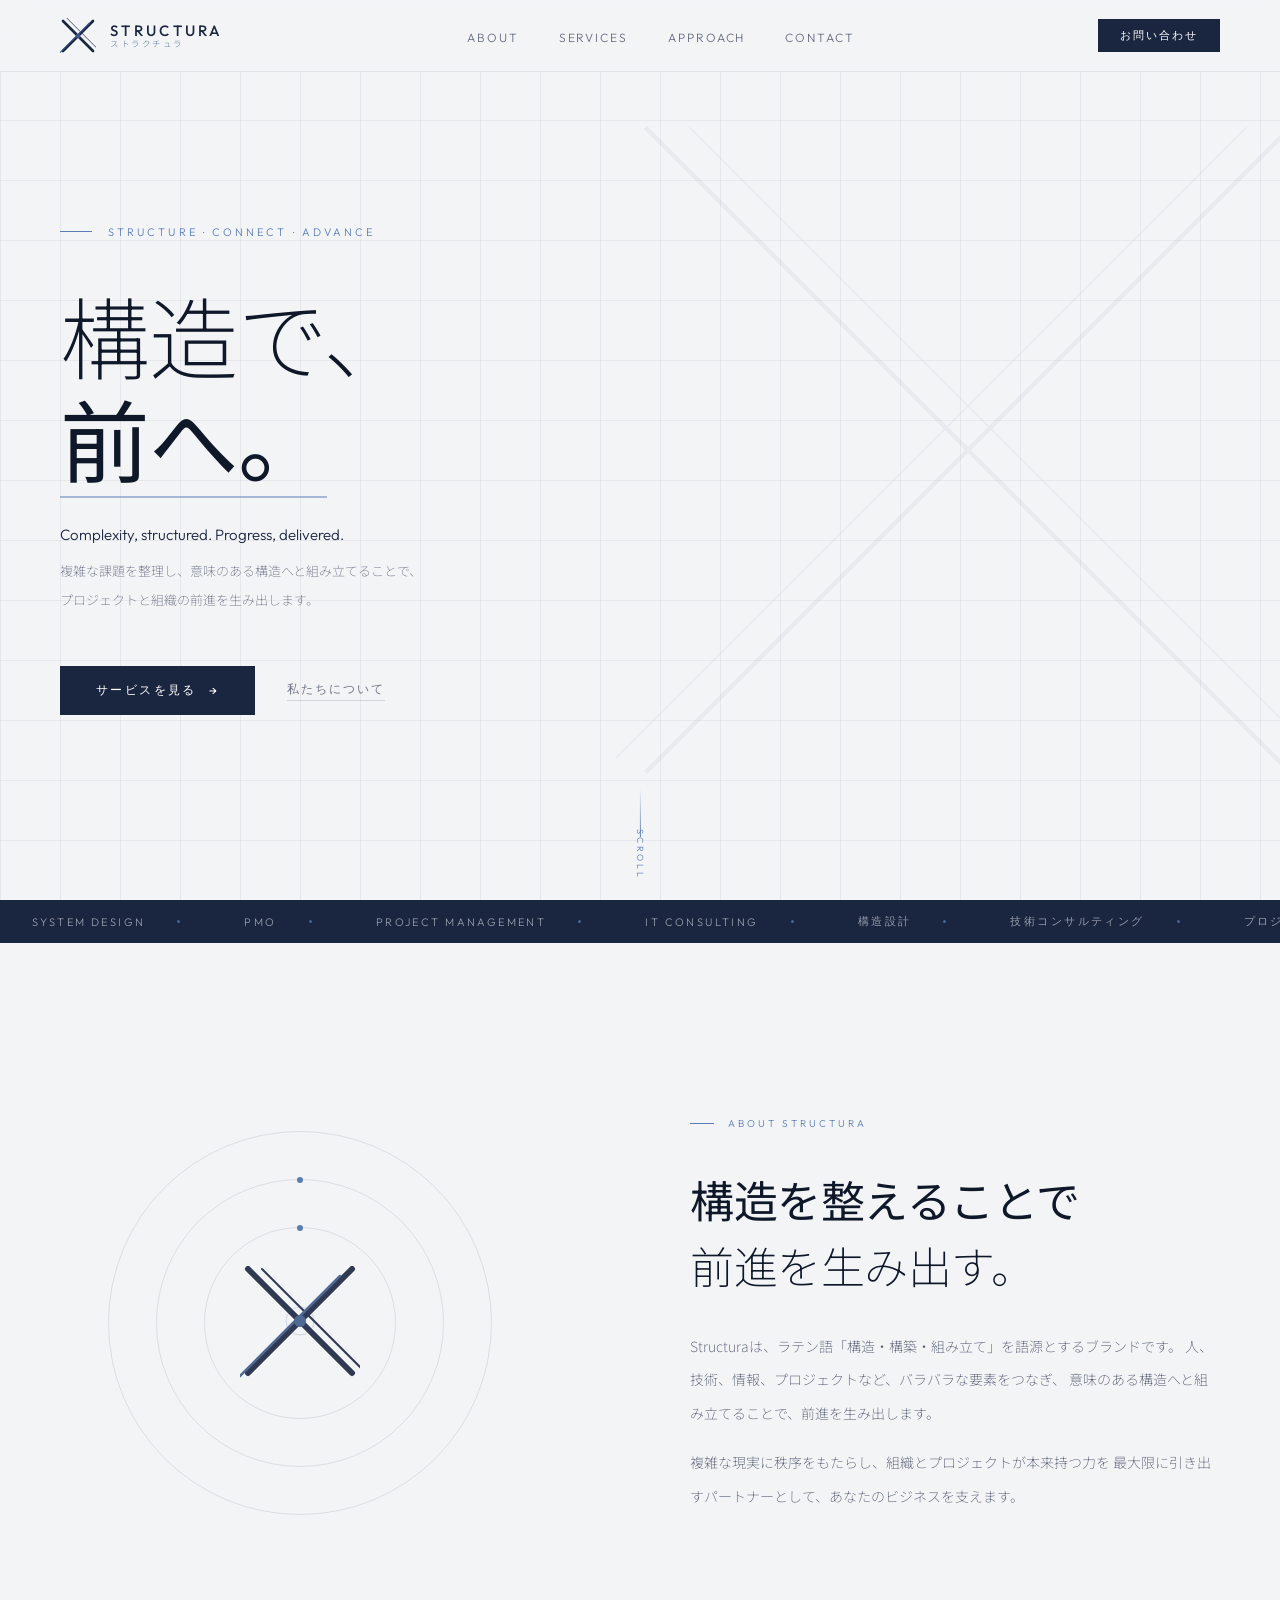
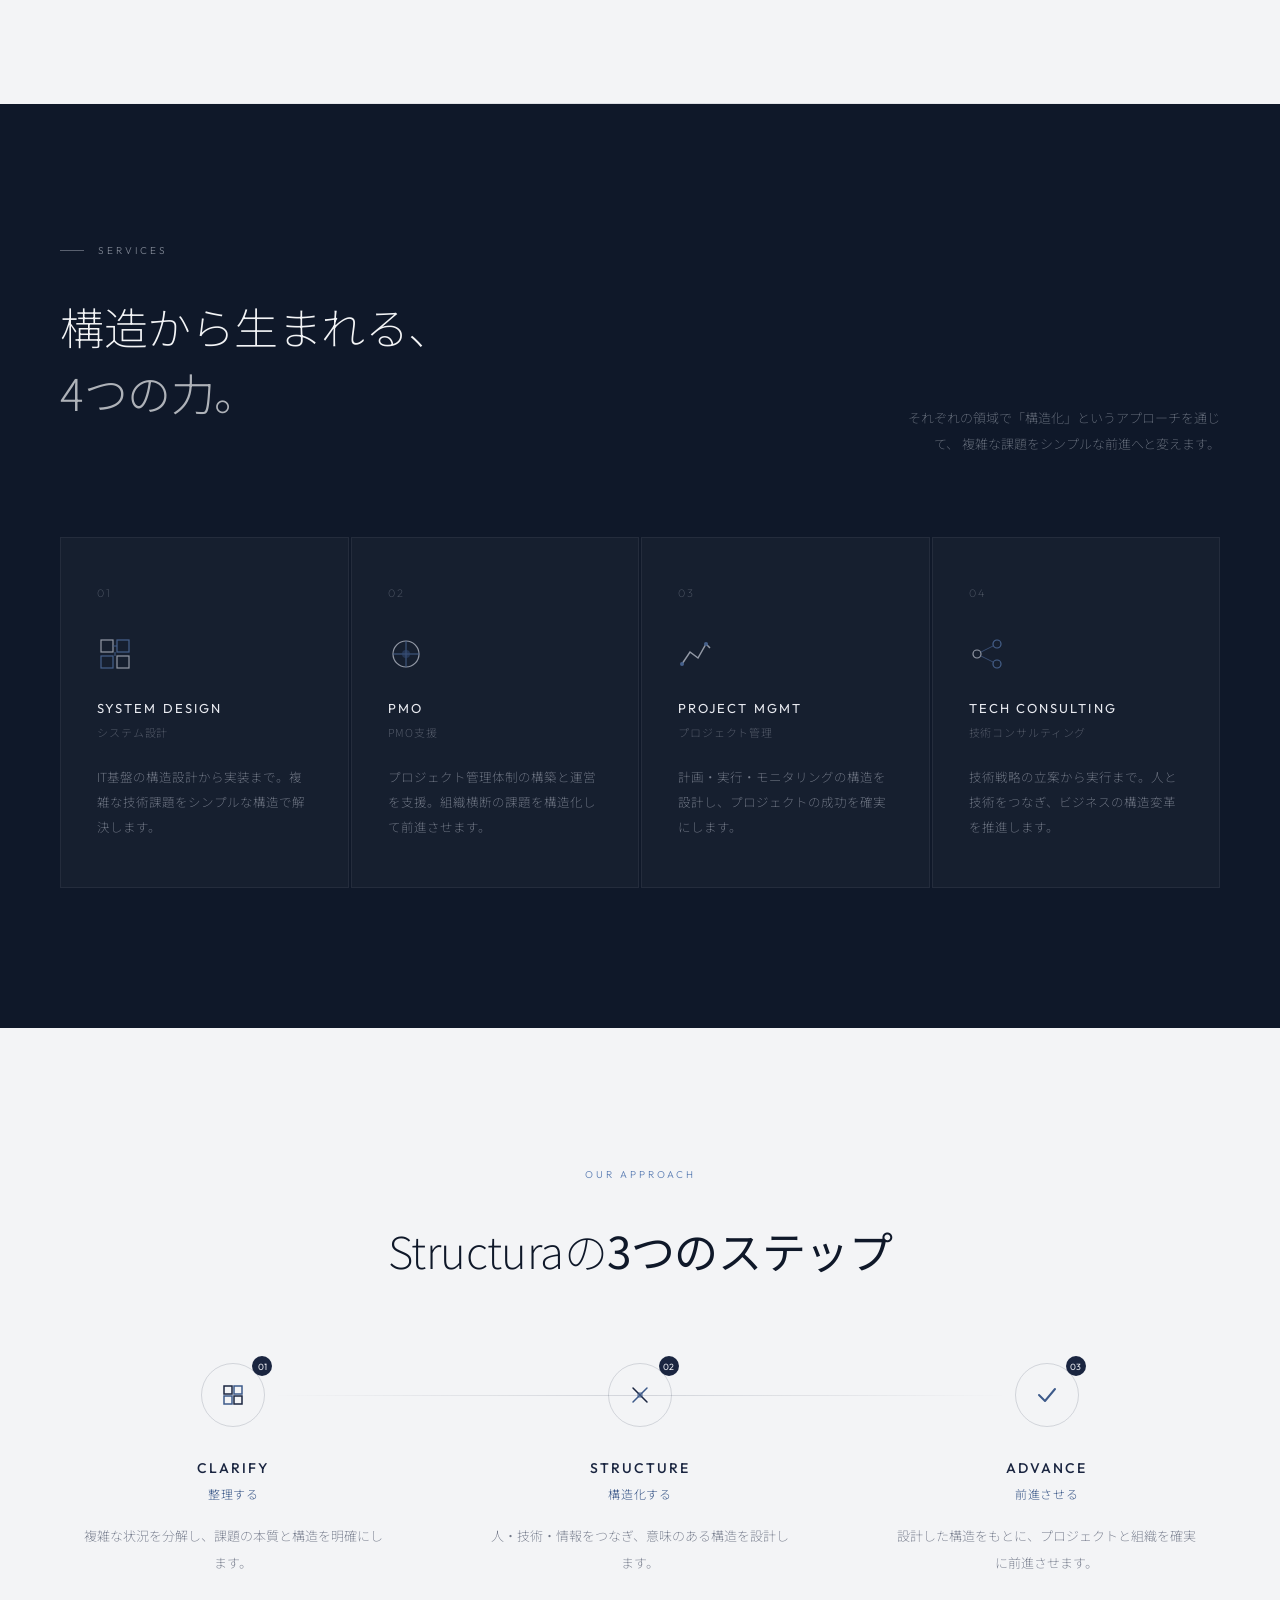
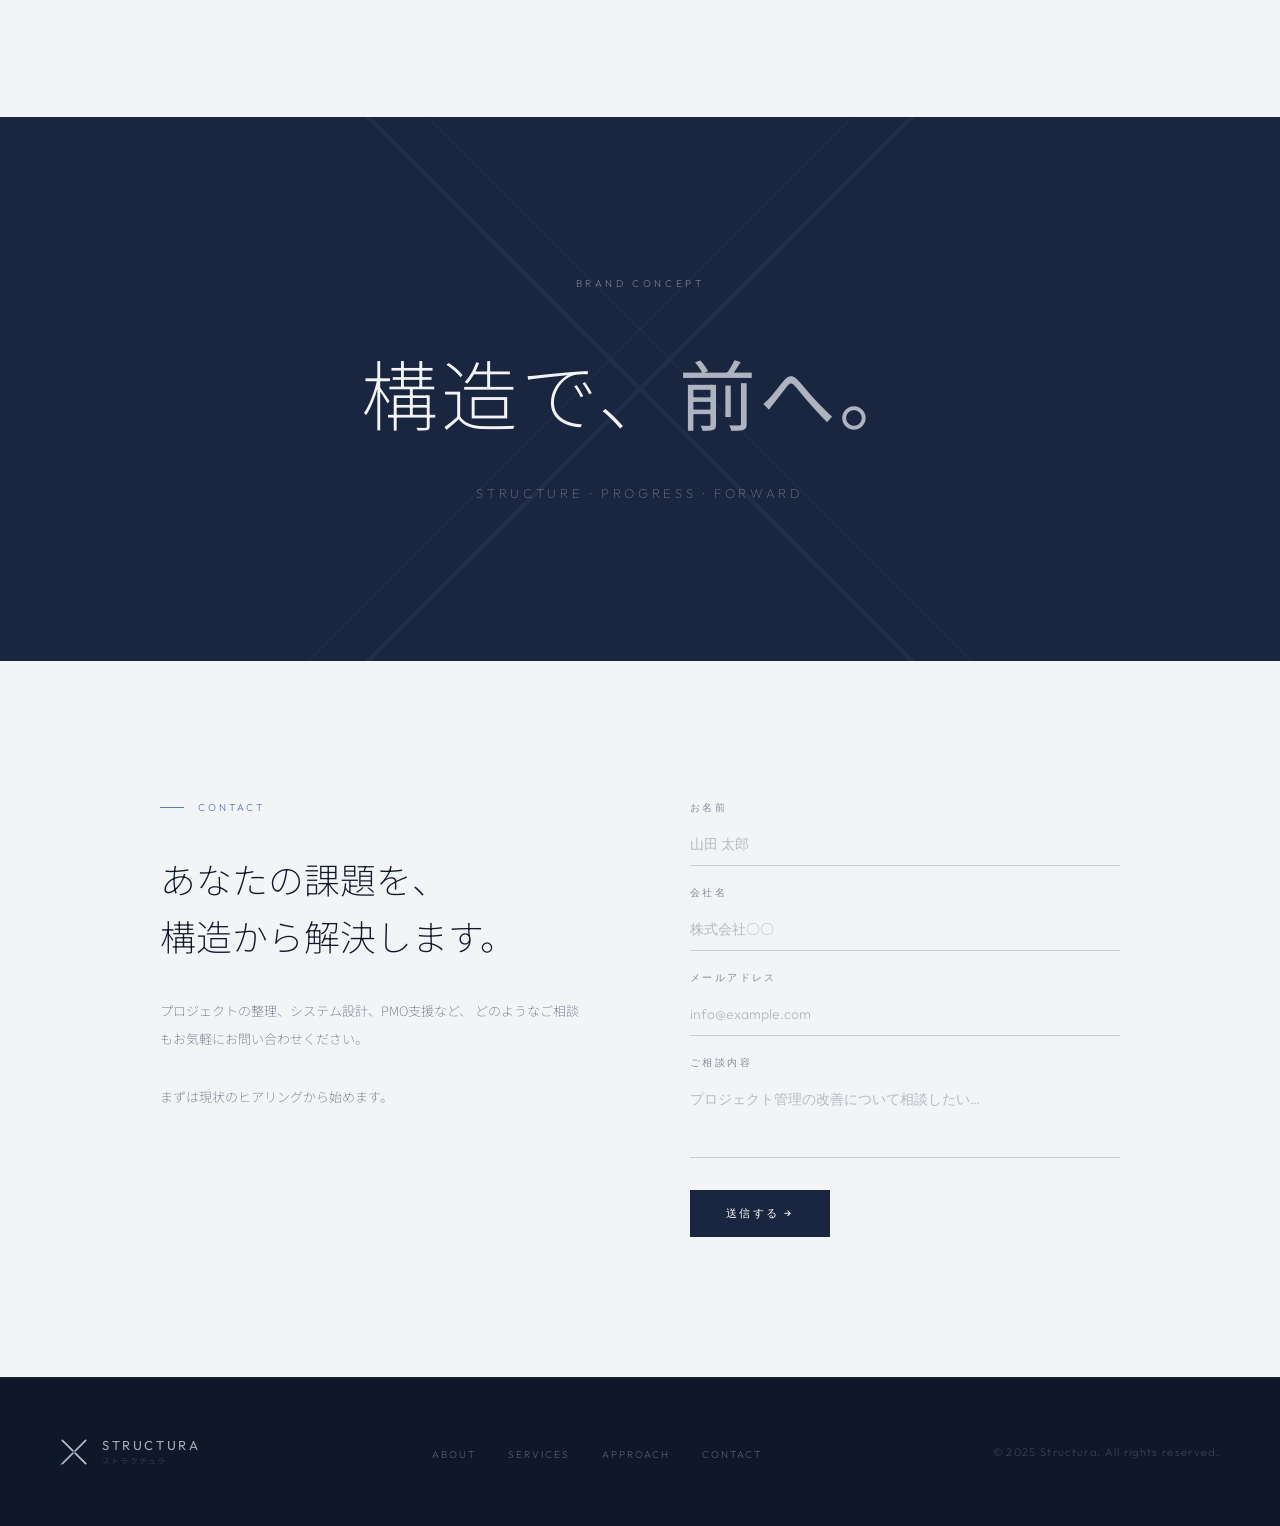
==== index.html @ 5eb4d1c0 "Add files via upload" ====
<!DOCTYPE html>
<html lang="ja">
<head>
<meta charset="UTF-8">
<meta name="viewport" content="width=device-width, initial-scale=1.0">
<title>STRUCTURA — 構造で、前へ。</title>
<link rel="preconnect" href="https://fonts.googleapis.com">
<link href="https://fonts.googleapis.com/css2?family=Cormorant+Garamond:wght@300;400&family=Outfit:wght@200;300;400;500;600&family=Noto+Sans+JP:wght@200;300;400;500&display=swap" rel="stylesheet">
<style>
  :root {
    --navy: #1a2540;
    --navy-deep: #0f1829;
    --navy-mid: #243050;
    --silver: #c8cdd8;
    --silver-light: #e8eaf0;
    --off-white: #f3f4f6;
    --white: #ffffff;
    --accent: #3d5a8a;
    --accent-light: #5b7db3;
    --grid: rgba(26,37,64,0.06);
  }

  *, *::before, *::after { box-sizing: border-box; margin: 0; padding: 0; }

  html { scroll-behavior: smooth; }

  body {
    font-family: 'Outfit', 'Noto Sans JP', sans-serif;
    background: var(--off-white);
    color: var(--navy);
    overflow-x: hidden;
  }

  /* ── GRID TEXTURE ── */
  body::before {
    content: '';
    position: fixed;
    inset: 0;
    background-image:
      linear-gradient(var(--grid) 1px, transparent 1px),
      linear-gradient(90deg, var(--grid) 1px, transparent 1px);
    background-size: 60px 60px;
    pointer-events: none;
    z-index: 0;
  }

  /* ── NAV ── */
  nav {
    position: fixed;
    top: 0; left: 0; right: 0;
    z-index: 100;
    padding: 0 60px;
    height: 72px;
    display: flex;
    align-items: center;
    justify-content: space-between;
    background: rgba(243,244,246,0.88);
    backdrop-filter: blur(16px);
    border-bottom: 1px solid rgba(26,37,64,0.08);
  }

  .nav-logo {
    display: flex;
    align-items: center;
    gap: 14px;
    text-decoration: none;
  }

  .nav-logo svg { width: 36px; height: 36px; }

  .nav-wordmark {
    display: flex;
    flex-direction: column;
    gap: 1px;
  }

  .nav-wordmark span:first-child {
    font-family: 'Outfit', sans-serif;
    font-weight: 500;
    font-size: 15px;
    letter-spacing: 0.22em;
    color: var(--navy);
    line-height: 1;
  }

  .nav-wordmark span:last-child {
    font-family: 'Noto Sans JP', sans-serif;
    font-weight: 200;
    font-size: 8.5px;
    letter-spacing: 0.18em;
    color: var(--accent);
    line-height: 1;
  }

  .nav-links {
    display: flex;
    gap: 40px;
    list-style: none;
  }

  .nav-links a {
    font-family: 'Outfit', sans-serif;
    font-weight: 300;
    font-size: 12px;
    letter-spacing: 0.16em;
    color: var(--navy);
    text-decoration: none;
    opacity: 0.65;
    transition: opacity 0.25s;
    text-transform: uppercase;
  }

  .nav-links a:hover { opacity: 1; }

  .nav-cta {
    font-family: 'Outfit', sans-serif;
    font-weight: 400;
    font-size: 11px;
    letter-spacing: 0.18em;
    text-transform: uppercase;
    color: var(--white);
    background: var(--navy);
    padding: 9px 22px;
    text-decoration: none;
    transition: background 0.25s;
  }

  .nav-cta:hover { background: var(--accent); }

  /* ── HERO ── */
  #hero {
    position: relative;
    min-height: 100vh;
    display: flex;
    align-items: center;
    padding: 120px 60px 80px;
    overflow: hidden;
  }

  .hero-bg-x {
    position: absolute;
    right: -40px;
    top: 50%;
    transform: translateY(-50%);
    width: 55vw;
    max-width: 780px;
    opacity: 0.045;
    pointer-events: none;
  }

  .hero-content {
    position: relative;
    z-index: 2;
    max-width: 760px;
  }

  .hero-eyebrow {
    display: flex;
    align-items: center;
    gap: 16px;
    margin-bottom: 44px;
    opacity: 0;
    animation: fadeUp 0.9s ease 0.2s forwards;
  }

  .hero-eyebrow::before {
    content: '';
    display: block;
    width: 32px;
    height: 1px;
    background: var(--accent-light);
  }

  .hero-eyebrow span {
    font-family: 'Outfit', sans-serif;
    font-weight: 300;
    font-size: 11px;
    letter-spacing: 0.28em;
    text-transform: uppercase;
    color: var(--accent-light);
  }

  .hero-title {
    font-family: 'Noto Sans JP', sans-serif;
    font-weight: 200;
    font-size: clamp(52px, 7vw, 92px);
    line-height: 1.15;
    letter-spacing: -0.01em;
    color: var(--navy-deep);
    margin-bottom: 32px;
    opacity: 0;
    animation: fadeUp 1s ease 0.4s forwards;
  }

  .hero-title em {
    font-style: normal;
    font-weight: 400;
    position: relative;
  }

  .hero-title em::after {
    content: '';
    position: absolute;
    bottom: 4px;
    left: 0;
    width: 100%;
    height: 2px;
    background: var(--accent-light);
    opacity: 0.5;
  }

  .hero-sub {
    font-family: 'Outfit', sans-serif;
    font-weight: 300;
    font-size: 15px;
    line-height: 1.9;
    color: var(--navy);
    opacity: 0;
    max-width: 480px;
    animation: fadeUp 1s ease 0.6s forwards;
  }

  .hero-sub-jp {
    font-family: 'Noto Sans JP', sans-serif;
    font-weight: 200;
    font-size: 13px;
    line-height: 2.2;
    color: rgba(26,37,64,0.6);
    margin-top: 8px;
    opacity: 0;
    animation: fadeUp 1s ease 0.7s forwards;
  }

  .hero-actions {
    margin-top: 52px;
    display: flex;
    align-items: center;
    gap: 32px;
    opacity: 0;
    animation: fadeUp 1s ease 0.8s forwards;
  }

  .btn-primary {
    display: inline-flex;
    align-items: center;
    gap: 12px;
    font-family: 'Outfit', sans-serif;
    font-weight: 400;
    font-size: 12px;
    letter-spacing: 0.2em;
    text-transform: uppercase;
    color: var(--white);
    background: var(--navy);
    padding: 16px 36px;
    text-decoration: none;
    transition: all 0.3s ease;
    position: relative;
    overflow: hidden;
  }

  .btn-primary::before {
    content: '';
    position: absolute;
    left: -100%;
    top: 0;
    width: 100%;
    height: 100%;
    background: var(--accent);
    transition: left 0.3s ease;
    z-index: 0;
  }

  .btn-primary:hover::before { left: 0; }
  .btn-primary span { position: relative; z-index: 1; }

  .btn-secondary {
    font-family: 'Outfit', sans-serif;
    font-weight: 300;
    font-size: 12px;
    letter-spacing: 0.16em;
    text-transform: uppercase;
    color: var(--navy);
    text-decoration: none;
    opacity: 0.6;
    border-bottom: 1px solid rgba(26,37,64,0.25);
    padding-bottom: 2px;
    transition: opacity 0.25s;
  }

  .btn-secondary:hover { opacity: 1; }

  .hero-scroll-hint {
    position: absolute;
    bottom: 40px;
    left: 50%;
    transform: translateX(-50%);
    display: flex;
    flex-direction: column;
    align-items: center;
    gap: 8px;
    opacity: 0;
    animation: fadeIn 1s ease 1.5s forwards;
  }

  .scroll-line {
    width: 1px;
    height: 48px;
    background: linear-gradient(to bottom, transparent, var(--accent-light));
    animation: scrollPulse 2s ease-in-out infinite;
  }

  .scroll-text {
    font-family: 'Outfit', sans-serif;
    font-weight: 300;
    font-size: 9px;
    letter-spacing: 0.3em;
    text-transform: uppercase;
    color: var(--accent-light);
    transform: rotate(90deg);
    margin-top: 4px;
  }

  /* ── DIVIDER ── */
  .section-divider {
    width: 100%;
    height: 1px;
    background: linear-gradient(to right, transparent, var(--navy), transparent);
    opacity: 0.12;
    margin: 0;
  }

  /* ── TICKER ── */
  .ticker {
    background: var(--navy);
    padding: 14px 0;
    overflow: hidden;
    position: relative;
    z-index: 2;
  }

  .ticker-track {
    display: flex;
    gap: 0;
    animation: ticker 24s linear infinite;
    white-space: nowrap;
  }

  .ticker-item {
    display: inline-flex;
    align-items: center;
    gap: 32px;
    padding: 0 32px;
    font-family: 'Outfit', sans-serif;
    font-weight: 300;
    font-size: 11px;
    letter-spacing: 0.22em;
    text-transform: uppercase;
    color: var(--silver);
    opacity: 0.7;
  }

  .ticker-dot {
    width: 3px;
    height: 3px;
    background: var(--accent-light);
    border-radius: 50%;
    flex-shrink: 0;
  }

  /* ── ABOUT ── */
  #about {
    padding: 140px 60px;
    position: relative;
    overflow: hidden;
  }

  .about-grid {
    display: grid;
    grid-template-columns: 1fr 1fr;
    gap: 100px;
    align-items: center;
    max-width: 1200px;
    margin: 0 auto;
  }

  .about-visual {
    position: relative;
    display: flex;
    align-items: center;
    justify-content: center;
    aspect-ratio: 1;
    max-width: 480px;
  }

  .about-visual-ring {
    position: absolute;
    border: 1px solid rgba(26,37,64,0.1);
    border-radius: 50%;
  }

  .ring-1 { width: 80%; height: 80%; }
  .ring-2 { width: 60%; height: 60%; animation: rotateSlow 20s linear infinite; }
  .ring-3 { width: 40%; height: 40%; animation: rotateSlow 14s linear infinite reverse; }

  .ring-2::before, .ring-3::before {
    content: '';
    position: absolute;
    top: -3px;
    left: 50%;
    width: 6px;
    height: 6px;
    background: var(--accent-light);
    border-radius: 50%;
    transform: translateX(-50%);
  }

  .about-x-center {
    position: relative;
    z-index: 2;
  }

  .about-x-center svg {
    width: 120px;
    height: 120px;
    opacity: 0.9;
  }

  .about-text {}

  .section-label {
    display: flex;
    align-items: center;
    gap: 14px;
    margin-bottom: 36px;
  }

  .section-label::before {
    content: '';
    display: block;
    width: 24px;
    height: 1px;
    background: var(--accent-light);
  }

  .section-label span {
    font-family: 'Outfit', sans-serif;
    font-weight: 300;
    font-size: 10px;
    letter-spacing: 0.3em;
    text-transform: uppercase;
    color: var(--accent-light);
  }

  .section-heading {
    font-family: 'Noto Sans JP', sans-serif;
    font-weight: 200;
    font-size: clamp(28px, 3.5vw, 44px);
    line-height: 1.5;
    color: var(--navy-deep);
    margin-bottom: 32px;
    letter-spacing: -0.01em;
  }

  .section-heading strong {
    font-weight: 400;
  }

  .section-body {
    font-family: 'Noto Sans JP', sans-serif;
    font-weight: 200;
    font-size: 14px;
    line-height: 2.4;
    color: rgba(26,37,64,0.72);
    margin-bottom: 16px;
  }

  /* ── SERVICES ── */
  #services {
    padding: 140px 60px;
    background: var(--navy-deep);
    position: relative;
    overflow: hidden;
  }

  #services::before {
    content: '';
    position: fixed;
    inset: 0;
    background-image:
      linear-gradient(rgba(255,255,255,0.025) 1px, transparent 1px),
      linear-gradient(90deg, rgba(255,255,255,0.025) 1px, transparent 1px);
    background-size: 60px 60px;
    pointer-events: none;
  }

  .services-header {
    max-width: 1200px;
    margin: 0 auto 80px;
    display: flex;
    align-items: flex-end;
    justify-content: space-between;
    gap: 40px;
  }

  .services-header .section-heading {
    color: var(--off-white);
    max-width: 480px;
  }

  .services-header .section-label::before {
    background: rgba(200,205,216,0.4);
  }

  .services-header .section-label span {
    color: rgba(200,205,216,0.6);
  }

  .services-header-note {
    font-family: 'Noto Sans JP', sans-serif;
    font-weight: 200;
    font-size: 13px;
    line-height: 2;
    color: rgba(200,205,216,0.5);
    max-width: 320px;
    text-align: right;
  }

  .services-grid {
    max-width: 1200px;
    margin: 0 auto;
    display: grid;
    grid-template-columns: repeat(4, 1fr);
    gap: 2px;
  }

  .service-card {
    background: rgba(255,255,255,0.03);
    border: 1px solid rgba(255,255,255,0.06);
    padding: 48px 36px;
    transition: background 0.3s ease, border-color 0.3s ease;
    position: relative;
    overflow: hidden;
    cursor: default;
  }

  .service-card::before {
    content: '';
    position: absolute;
    top: 0; left: 0;
    width: 100%;
    height: 2px;
    background: linear-gradient(to right, var(--accent), var(--accent-light));
    transform: scaleX(0);
    transform-origin: left;
    transition: transform 0.4s ease;
  }

  .service-card:hover {
    background: rgba(255,255,255,0.055);
    border-color: rgba(255,255,255,0.1);
  }

  .service-card:hover::before {
    transform: scaleX(1);
  }

  .service-number {
    font-family: 'Outfit', sans-serif;
    font-weight: 200;
    font-size: 11px;
    letter-spacing: 0.2em;
    color: rgba(200,205,216,0.3);
    margin-bottom: 36px;
  }

  .service-icon {
    width: 36px;
    height: 36px;
    margin-bottom: 24px;
    opacity: 0.7;
  }

  .service-title {
    font-family: 'Outfit', sans-serif;
    font-weight: 400;
    font-size: 13px;
    letter-spacing: 0.16em;
    text-transform: uppercase;
    color: var(--silver-light);
    margin-bottom: 8px;
  }

  .service-title-jp {
    font-family: 'Noto Sans JP', sans-serif;
    font-weight: 200;
    font-size: 11px;
    color: rgba(200,205,216,0.4);
    margin-bottom: 24px;
    letter-spacing: 0.08em;
  }

  .service-desc {
    font-family: 'Noto Sans JP', sans-serif;
    font-weight: 200;
    font-size: 12.5px;
    line-height: 2;
    color: rgba(200,205,216,0.55);
  }

  /* ── APPROACH ── */
  #approach {
    padding: 140px 60px;
    position: relative;
  }

  .approach-inner {
    max-width: 1200px;
    margin: 0 auto;
  }

  .approach-header {
    margin-bottom: 80px;
    text-align: center;
  }

  .approach-header .section-label {
    justify-content: center;
  }

  .approach-header .section-label::before {
    display: none;
  }

  .approach-steps {
    display: grid;
    grid-template-columns: repeat(3, 1fr);
    gap: 60px;
    position: relative;
  }

  .approach-steps::before {
    content: '';
    position: absolute;
    top: 32px;
    left: calc(16.66% + 20px);
    right: calc(16.66% + 20px);
    height: 1px;
    background: linear-gradient(to right, transparent, var(--navy), transparent);
    opacity: 0.15;
  }

  .approach-step {
    text-align: center;
    padding: 0 20px;
  }

  .step-circle {
    width: 64px;
    height: 64px;
    border: 1px solid rgba(26,37,64,0.15);
    border-radius: 50%;
    display: flex;
    align-items: center;
    justify-content: center;
    margin: 0 auto 32px;
    position: relative;
    transition: all 0.35s ease;
  }

  .step-circle:hover {
    border-color: var(--accent-light);
    background: rgba(91,125,179,0.06);
  }

  .step-circle svg { width: 22px; height: 22px; }

  .step-num {
    position: absolute;
    top: -8px;
    right: -8px;
    width: 20px;
    height: 20px;
    background: var(--navy);
    border-radius: 50%;
    display: flex;
    align-items: center;
    justify-content: center;
    font-family: 'Outfit', sans-serif;
    font-weight: 400;
    font-size: 9px;
    color: var(--silver-light);
    letter-spacing: 0;
  }

  .step-title {
    font-family: 'Outfit', sans-serif;
    font-weight: 500;
    font-size: 14px;
    letter-spacing: 0.14em;
    text-transform: uppercase;
    color: var(--navy);
    margin-bottom: 8px;
  }

  .step-title-jp {
    font-family: 'Noto Sans JP', sans-serif;
    font-weight: 300;
    font-size: 12px;
    color: var(--accent);
    margin-bottom: 20px;
    letter-spacing: 0.06em;
  }

  .step-desc {
    font-family: 'Noto Sans JP', sans-serif;
    font-weight: 200;
    font-size: 13px;
    line-height: 2.1;
    color: rgba(26,37,64,0.6);
  }

  /* ── CONCEPT ── */
  #concept {
    padding: 160px 60px;
    background: var(--navy);
    text-align: center;
    position: relative;
    overflow: hidden;
  }

  .concept-x-bg {
    position: absolute;
    top: 50%;
    left: 50%;
    transform: translate(-50%,-50%);
    width: 70vw;
    max-width: 900px;
    opacity: 0.035;
    pointer-events: none;
  }

  .concept-inner {
    position: relative;
    z-index: 2;
    max-width: 800px;
    margin: 0 auto;
  }

  .concept-label {
    font-family: 'Outfit', sans-serif;
    font-weight: 300;
    font-size: 10px;
    letter-spacing: 0.36em;
    text-transform: uppercase;
    color: rgba(200,205,216,0.5);
    margin-bottom: 48px;
  }

  .concept-quote {
    font-family: 'Noto Sans JP', sans-serif;
    font-weight: 200;
    font-size: clamp(36px, 6vw, 80px);
    line-height: 1.4;
    color: var(--off-white);
    letter-spacing: 0.04em;
    margin-bottom: 24px;
  }

  .concept-quote em {
    font-style: normal;
    font-weight: 400;
    color: rgba(200,205,216,0.85);
  }

  .concept-sub {
    font-family: 'Outfit', sans-serif;
    font-weight: 200;
    font-size: 13px;
    letter-spacing: 0.28em;
    text-transform: uppercase;
    color: rgba(200,205,216,0.4);
    margin-top: 40px;
  }

  /* ── CONTACT ── */
  #contact {
    padding: 140px 60px;
    position: relative;
  }

  .contact-inner {
    max-width: 960px;
    margin: 0 auto;
    display: grid;
    grid-template-columns: 1fr 1fr;
    gap: 100px;
    align-items: start;
  }

  .contact-info {}

  .contact-tagline {
    font-family: 'Noto Sans JP', sans-serif;
    font-weight: 200;
    font-size: clamp(24px, 2.8vw, 36px);
    line-height: 1.6;
    color: var(--navy-deep);
    margin-bottom: 32px;
  }

  .contact-note {
    font-family: 'Noto Sans JP', sans-serif;
    font-weight: 200;
    font-size: 13px;
    line-height: 2.2;
    color: rgba(26,37,64,0.6);
  }

  .contact-form {
    display: flex;
    flex-direction: column;
    gap: 20px;
  }

  .form-group {
    display: flex;
    flex-direction: column;
    gap: 8px;
  }

  .form-label {
    font-family: 'Outfit', sans-serif;
    font-weight: 300;
    font-size: 10px;
    letter-spacing: 0.24em;
    text-transform: uppercase;
    color: rgba(26,37,64,0.5);
  }

  .form-input {
    background: transparent;
    border: none;
    border-bottom: 1px solid rgba(26,37,64,0.18);
    padding: 12px 0;
    font-family: 'Outfit', sans-serif;
    font-weight: 300;
    font-size: 14px;
    color: var(--navy);
    outline: none;
    transition: border-color 0.25s;
    width: 100%;
  }

  .form-input::placeholder { color: rgba(26,37,64,0.28); }

  .form-input:focus {
    border-color: var(--accent-light);
  }

  textarea.form-input {
    resize: none;
    height: 80px;
    padding-top: 12px;
  }

  .form-submit {
    margin-top: 12px;
    display: inline-flex;
    align-items: center;
    gap: 14px;
    font-family: 'Outfit', sans-serif;
    font-weight: 400;
    font-size: 11px;
    letter-spacing: 0.22em;
    text-transform: uppercase;
    color: var(--white);
    background: var(--navy);
    border: none;
    padding: 16px 36px;
    cursor: pointer;
    transition: background 0.25s;
    align-self: flex-start;
  }

  .form-submit:hover { background: var(--accent); }

  /* ── FOOTER ── */
  footer {
    background: var(--navy-deep);
    padding: 60px;
    display: flex;
    align-items: center;
    justify-content: space-between;
    gap: 40px;
    border-top: 1px solid rgba(255,255,255,0.05);
  }

  .footer-logo {
    display: flex;
    align-items: center;
    gap: 14px;
    text-decoration: none;
  }

  .footer-logo svg { width: 28px; height: 28px; opacity: 0.8; }

  .footer-wordmark span {
    display: block;
    font-family: 'Outfit', sans-serif;
    font-weight: 400;
    font-size: 13px;
    letter-spacing: 0.2em;
    color: var(--silver-light);
    opacity: 0.7;
    line-height: 1;
  }

  .footer-wordmark small {
    display: block;
    font-family: 'Noto Sans JP', sans-serif;
    font-weight: 200;
    font-size: 8px;
    letter-spacing: 0.15em;
    color: rgba(200,205,216,0.35);
    margin-top: 3px;
  }

  .footer-copy {
    font-family: 'Outfit', sans-serif;
    font-weight: 200;
    font-size: 11px;
    letter-spacing: 0.12em;
    color: rgba(200,205,216,0.3);
  }

  .footer-links {
    display: flex;
    gap: 32px;
    list-style: none;
  }

  .footer-links a {
    font-family: 'Outfit', sans-serif;
    font-weight: 300;
    font-size: 10px;
    letter-spacing: 0.2em;
    text-transform: uppercase;
    color: rgba(200,205,216,0.35);
    text-decoration: none;
    transition: color 0.25s;
  }

  .footer-links a:hover { color: rgba(200,205,216,0.75); }

  /* ── ANIMATIONS ── */
  @keyframes fadeUp {
    from { opacity: 0; transform: translateY(24px); }
    to   { opacity: 1; transform: translateY(0); }
  }

  @keyframes fadeIn {
    from { opacity: 0; }
    to   { opacity: 1; }
  }

  @keyframes ticker {
    from { transform: translateX(0); }
    to   { transform: translateX(-50%); }
  }

  @keyframes rotateSlow {
    from { transform: rotate(0deg); }
    to   { transform: rotate(360deg); }
  }

  @keyframes scrollPulse {
    0%, 100% { transform: scaleY(1); opacity: 0.6; }
    50%       { transform: scaleY(1.3); opacity: 1; }
  }

  /* Scroll reveal */
  .reveal {
    opacity: 0;
    transform: translateY(30px);
    transition: opacity 0.8s ease, transform 0.8s ease;
  }

  .reveal.visible {
    opacity: 1;
    transform: none;
  }

  .reveal-delay-1 { transition-delay: 0.1s; }
  .reveal-delay-2 { transition-delay: 0.2s; }
  .reveal-delay-3 { transition-delay: 0.3s; }
  .reveal-delay-4 { transition-delay: 0.4s; }

</style>
</head>
<body>

<!-- ── NAV ── -->
<nav>
  <a class="nav-logo" href="#">
    <svg viewBox="0 0 48 48" fill="none" xmlns="http://www.w3.org/2000/svg">
      <line x1="4" y1="4" x2="44" y2="44" stroke="#1a2540" stroke-width="3.5" stroke-linecap="round"/>
      <line x1="44" y1="4" x2="4" y2="44" stroke="#1a2540" stroke-width="3.5" stroke-linecap="round"/>
      <line x1="4" y1="4" x2="44" y2="44" stroke="#1a2540" stroke-width="1" stroke-linecap="round" transform="translate(5,-4)"/>
      <line x1="44" y1="4" x2="4" y2="44" stroke="#3d5a8a" stroke-width="1.5" stroke-linecap="round" transform="translate(-5,3)"/>
      <circle cx="24" cy="24" r="3" fill="#3d5a8a"/>
    </svg>
    <div class="nav-wordmark">
      <span>STRUCTURA</span>
      <span>ストラクチュラ</span>
    </div>
  </a>
  <ul class="nav-links">
    <li><a href="#about">About</a></li>
    <li><a href="#services">Services</a></li>
    <li><a href="#approach">Approach</a></li>
    <li><a href="#contact">Contact</a></li>
  </ul>
  <a href="#contact" class="nav-cta">お問い合わせ</a>
</nav>

<!-- ── HERO ── -->
<section id="hero">
  <!-- Large X bg -->
  <svg class="hero-bg-x" viewBox="0 0 480 480" fill="none" xmlns="http://www.w3.org/2000/svg">
    <line x1="20" y1="20" x2="460" y2="460" stroke="#1a2540" stroke-width="3"/>
    <line x1="460" y1="20" x2="20" y2="460" stroke="#1a2540" stroke-width="3"/>
    <line x1="20" y1="20" x2="460" y2="460" stroke="#1a2540" stroke-width="1" transform="translate(30,0)"/>
    <line x1="460" y1="20" x2="20" y2="460" stroke="#1a2540" stroke-width="1" transform="translate(-30,0)"/>
  </svg>

  <div class="hero-content">
    <div class="hero-eyebrow">
      <span>Structure · Connect · Advance</span>
    </div>
    <h1 class="hero-title">
      構造で、<br><em>前へ。</em>
    </h1>
    <p class="hero-sub">
      Complexity, structured. Progress, delivered.
    </p>
    <p class="hero-sub-jp">
      複雑な課題を整理し、意味のある構造へと組み立てることで、<br>
      プロジェクトと組織の前進を生み出します。
    </p>
    <div class="hero-actions">
      <a href="#services" class="btn-primary"><span>サービスを見る</span> →</a>
      <a href="#about" class="btn-secondary">私たちについて</a>
    </div>
  </div>

  <div class="hero-scroll-hint">
    <div class="scroll-line"></div>
    <span class="scroll-text">Scroll</span>
  </div>
</section>

<!-- ── TICKER ── -->
<div class="ticker">
  <div class="ticker-track" id="ticker">
    <span class="ticker-item">System Design <span class="ticker-dot"></span></span>
    <span class="ticker-item">PMO <span class="ticker-dot"></span></span>
    <span class="ticker-item">Project Management <span class="ticker-dot"></span></span>
    <span class="ticker-item">IT Consulting <span class="ticker-dot"></span></span>
    <span class="ticker-item">構造設計 <span class="ticker-dot"></span></span>
    <span class="ticker-item">技術コンサルティング <span class="ticker-dot"></span></span>
    <span class="ticker-item">プロジェクトマネジメント <span class="ticker-dot"></span></span>
    <span class="ticker-item">System Design <span class="ticker-dot"></span></span>
    <span class="ticker-item">PMO <span class="ticker-dot"></span></span>
    <span class="ticker-item">Project Management <span class="ticker-dot"></span></span>
    <span class="ticker-item">IT Consulting <span class="ticker-dot"></span></span>
    <span class="ticker-item">構造設計 <span class="ticker-dot"></span></span>
    <span class="ticker-item">技術コンサルティング <span class="ticker-dot"></span></span>
    <span class="ticker-item">プロジェクトマネジメント <span class="ticker-dot"></span></span>
  </div>
</div>

<!-- ── ABOUT ── -->
<section id="about">
  <div class="about-grid">
    <div class="about-visual reveal">
      <div class="about-visual-ring ring-1"></div>
      <div class="about-visual-ring ring-2"></div>
      <div class="about-visual-ring ring-3"></div>
      <div class="about-x-center">
        <svg viewBox="0 0 120 120" fill="none" xmlns="http://www.w3.org/2000/svg">
          <line x1="8" y1="8" x2="112" y2="112" stroke="#1a2540" stroke-width="6" stroke-linecap="round"/>
          <line x1="112" y1="8" x2="8" y2="112" stroke="#1a2540" stroke-width="6" stroke-linecap="round"/>
          <line x1="8" y1="8" x2="112" y2="112" stroke="#1a2540" stroke-width="2" stroke-linecap="round" transform="translate(14,0)"/>
          <line x1="112" y1="8" x2="8" y2="112" stroke="#3d5a8a" stroke-width="2.5" stroke-linecap="round" transform="translate(-12,7)"/>
          <circle cx="60" cy="60" r="6" fill="#3d5a8a"/>
          <circle cx="60" cy="60" r="14" stroke="#3d5a8a" stroke-width="0.75" stroke-opacity="0.3"/>
        </svg>
      </div>
    </div>

    <div class="about-text">
      <div class="section-label reveal">
        <span>About Structura</span>
      </div>
      <h2 class="section-heading reveal reveal-delay-1">
        <strong>構造を整えることで</strong><br>
        前進を生み出す。
      </h2>
      <p class="section-body reveal reveal-delay-2">
        Structuraは、ラテン語「構造・構築・組み立て」を語源とするブランドです。
        人、技術、情報、プロジェクトなど、バラバラな要素をつなぎ、
        意味のある構造へと組み立てることで、前進を生み出します。
      </p>
      <p class="section-body reveal reveal-delay-3">
        複雑な現実に秩序をもたらし、組織とプロジェクトが本来持つ力を
        最大限に引き出すパートナーとして、あなたのビジネスを支えます。
      </p>
    </div>
  </div>
</section>

<div class="section-divider"></div>

<!-- ── SERVICES ── -->
<section id="services">
  <div class="services-header reveal">
    <div>
      <div class="section-label">
        <span>Services</span>
      </div>
      <h2 class="section-heading">
        構造から生まれる、<br><strong style="font-weight:300;opacity:0.7">4つの力。</strong>
      </h2>
    </div>
    <p class="services-header-note">
      それぞれの領域で「構造化」というアプローチを通じて、
      複雑な課題をシンプルな前進へと変えます。
    </p>
  </div>

  <div class="services-grid">
    <div class="service-card reveal">
      <div class="service-number">01</div>
      <svg class="service-icon" viewBox="0 0 36 36" fill="none">
        <rect x="4" y="4" width="12" height="12" stroke="#c8cdd8" stroke-width="1.2"/>
        <rect x="20" y="4" width="12" height="12" stroke="#5b7db3" stroke-width="1.2"/>
        <rect x="4" y="20" width="12" height="12" stroke="#5b7db3" stroke-width="1.2"/>
        <rect x="20" y="20" width="12" height="12" stroke="#c8cdd8" stroke-width="1.2"/>
        <line x1="16" y1="10" x2="20" y2="10" stroke="#5b7db3" stroke-width="1"/>
        <line x1="18" y1="16" x2="18" y2="20" stroke="#5b7db3" stroke-width="1"/>
      </svg>
      <div class="service-title">System Design</div>
      <div class="service-title-jp">システム設計</div>
      <p class="service-desc">
        IT基盤の構造設計から実装まで。複雑な技術課題をシンプルな構造で解決します。
      </p>
    </div>

    <div class="service-card reveal reveal-delay-1">
      <div class="service-number">02</div>
      <svg class="service-icon" viewBox="0 0 36 36" fill="none">
        <circle cx="18" cy="18" r="13" stroke="#c8cdd8" stroke-width="1.2"/>
        <line x1="18" y1="5" x2="18" y2="31" stroke="#5b7db3" stroke-width="1"/>
        <line x1="5" y1="18" x2="31" y2="18" stroke="#5b7db3" stroke-width="1"/>
        <circle cx="18" cy="18" r="4" fill="#3d5a8a" opacity="0.6"/>
      </svg>
      <div class="service-title">PMO</div>
      <div class="service-title-jp">PMO支援</div>
      <p class="service-desc">
        プロジェクト管理体制の構築と運営を支援。組織横断の課題を構造化して前進させます。
      </p>
    </div>

    <div class="service-card reveal reveal-delay-2">
      <div class="service-number">03</div>
      <svg class="service-icon" viewBox="0 0 36 36" fill="none">
        <polyline points="4,28 12,16 20,22 28,8 32,12" stroke="#c8cdd8" stroke-width="1.5" fill="none"/>
        <circle cx="4" cy="28" r="2" fill="#5b7db3"/>
        <circle cx="28" cy="8" r="2" fill="#5b7db3"/>
      </svg>
      <div class="service-title">Project Mgmt</div>
      <div class="service-title-jp">プロジェクト管理</div>
      <p class="service-desc">
        計画・実行・モニタリングの構造を設計し、プロジェクトの成功を確実にします。
      </p>
    </div>

    <div class="service-card reveal reveal-delay-3">
      <div class="service-number">04</div>
      <svg class="service-icon" viewBox="0 0 36 36" fill="none">
        <circle cx="8" cy="18" r="4" stroke="#c8cdd8" stroke-width="1.2"/>
        <circle cx="28" cy="8" r="4" stroke="#5b7db3" stroke-width="1.2"/>
        <circle cx="28" cy="28" r="4" stroke="#5b7db3" stroke-width="1.2"/>
        <line x1="12" y1="16" x2="24" y2="10" stroke="#5b7db3" stroke-width="1" opacity="0.7"/>
        <line x1="12" y1="20" x2="24" y2="26" stroke="#5b7db3" stroke-width="1" opacity="0.7"/>
      </svg>
      <div class="service-title">Tech Consulting</div>
      <div class="service-title-jp">技術コンサルティング</div>
      <p class="service-desc">
        技術戦略の立案から実行まで。人と技術をつなぎ、ビジネスの構造変革を推進します。
      </p>
    </div>
  </div>
</section>

<!-- ── APPROACH ── -->
<section id="approach">
  <div class="approach-inner">
    <div class="approach-header">
      <div class="section-label reveal">
        <span>Our Approach</span>
      </div>
      <h2 class="section-heading reveal reveal-delay-1">
        Structuraの<strong>3つのステップ</strong>
      </h2>
    </div>

    <div class="approach-steps">
      <div class="approach-step reveal">
        <div class="step-circle">
          <span class="step-num">01</span>
          <svg viewBox="0 0 22 22" fill="none">
            <rect x="2" y="2" width="8" height="8" stroke="#1a2540" stroke-width="1.5"/>
            <rect x="12" y="2" width="8" height="8" stroke="#3d5a8a" stroke-width="1.5"/>
            <rect x="2" y="12" width="8" height="8" stroke="#3d5a8a" stroke-width="1.5"/>
            <rect x="12" y="12" width="8" height="8" stroke="#1a2540" stroke-width="1.5"/>
          </svg>
        </div>
        <div class="step-title">Clarify</div>
        <div class="step-title-jp">整理する</div>
        <p class="step-desc">複雑な状況を分解し、課題の本質と構造を明確にします。</p>
      </div>

      <div class="approach-step reveal reveal-delay-1">
        <div class="step-circle">
          <span class="step-num">02</span>
          <svg viewBox="0 0 22 22" fill="none">
            <line x1="4" y1="4" x2="18" y2="18" stroke="#1a2540" stroke-width="1.5" stroke-linecap="round"/>
            <line x1="18" y1="4" x2="4" y2="18" stroke="#3d5a8a" stroke-width="1.5" stroke-linecap="round"/>
            <circle cx="11" cy="11" r="3" fill="#3d5a8a" opacity="0.5"/>
          </svg>
        </div>
        <div class="step-title">Structure</div>
        <div class="step-title-jp">構造化する</div>
        <p class="step-desc">人・技術・情報をつなぎ、意味のある構造を設計します。</p>
      </div>

      <div class="approach-step reveal reveal-delay-2">
        <div class="step-circle">
          <span class="step-num">03</span>
          <svg viewBox="0 0 22 22" fill="none">
            <polyline points="3,11 9,17 19,5" stroke="#3d5a8a" stroke-width="2" fill="none" stroke-linecap="round" stroke-linejoin="round"/>
          </svg>
        </div>
        <div class="step-title">Advance</div>
        <div class="step-title-jp">前進させる</div>
        <p class="step-desc">設計した構造をもとに、プロジェクトと組織を確実に前進させます。</p>
      </div>
    </div>
  </div>
</section>

<!-- ── CONCEPT ── -->
<section id="concept">
  <svg class="concept-x-bg" viewBox="0 0 600 600" fill="none">
    <line x1="20" y1="20" x2="580" y2="580" stroke="#ffffff" stroke-width="3"/>
    <line x1="580" y1="20" x2="20" y2="580" stroke="#ffffff" stroke-width="3"/>
    <line x1="20" y1="20" x2="580" y2="580" stroke="#ffffff" stroke-width="1" transform="translate(40,0)"/>
    <line x1="580" y1="20" x2="20" y2="580" stroke="#ffffff" stroke-width="1" transform="translate(-40,0)"/>
  </svg>

  <div class="concept-inner">
    <div class="concept-label reveal">Brand Concept</div>
    <div class="concept-quote reveal reveal-delay-1">
      構造で、<em>前へ。</em>
    </div>
    <div class="concept-sub reveal reveal-delay-2">
      Structure · Progress · Forward
    </div>
  </div>
</section>

<!-- ── CONTACT ── -->
<section id="contact">
  <div class="contact-inner">
    <div class="contact-info">
      <div class="section-label reveal">
        <span>Contact</span>
      </div>
      <h2 class="contact-tagline reveal reveal-delay-1">
        あなたの課題を、<br>
        構造から解決します。
      </h2>
      <p class="contact-note reveal reveal-delay-2">
        プロジェクトの整理、システム設計、PMO支援など、
        どのようなご相談もお気軽にお問い合わせください。<br><br>
        まずは現状のヒアリングから始めます。
      </p>
    </div>

    <div class="contact-form reveal reveal-delay-1">
      <div class="form-group">
        <label class="form-label">お名前</label>
        <input type="text" class="form-input" placeholder="山田 太郎">
      </div>
      <div class="form-group">
        <label class="form-label">会社名</label>
        <input type="text" class="form-input" placeholder="株式会社〇〇">
      </div>
      <div class="form-group">
        <label class="form-label">メールアドレス</label>
        <input type="email" class="form-input" placeholder="info@example.com">
      </div>
      <div class="form-group">
        <label class="form-label">ご相談内容</label>
        <textarea class="form-input" placeholder="プロジェクト管理の改善について相談したい…"></textarea>
      </div>
      <button class="form-submit">送信する →</button>
    </div>
  </div>
</section>

<!-- ── FOOTER ── -->
<footer>
  <a class="footer-logo" href="#">
    <svg viewBox="0 0 48 48" fill="none">
      <line x1="4" y1="4" x2="44" y2="44" stroke="#e8eaf0" stroke-width="3" stroke-linecap="round"/>
      <line x1="44" y1="4" x2="4" y2="44" stroke="#e8eaf0" stroke-width="3" stroke-linecap="round"/>
      <line x1="44" y1="4" x2="4" y2="44" stroke="#5b7db3" stroke-width="1.5" stroke-linecap="round" transform="translate(-5,3)"/>
      <circle cx="24" cy="24" r="3" fill="#5b7db3"/>
    </svg>
    <div class="footer-wordmark">
      <span>STRUCTURA</span>
      <small>ストラクチュラ</small>
    </div>
  </a>

  <ul class="footer-links">
    <li><a href="#about">About</a></li>
    <li><a href="#services">Services</a></li>
    <li><a href="#approach">Approach</a></li>
    <li><a href="#contact">Contact</a></li>
  </ul>

  <p class="footer-copy">© 2025 Structura. All rights reserved.</p>
</footer>

<script>
  // Scroll reveal
  const reveals = document.querySelectorAll('.reveal');
  const observer = new IntersectionObserver((entries) => {
    entries.forEach(e => {
      if (e.isIntersecting) {
        e.target.classList.add('visible');
      }
    });
  }, { threshold: 0.12 });

  reveals.forEach(el => observer.observe(el));

  // Smooth nav active state
  window.addEventListener('scroll', () => {
    const nav = document.querySelector('nav');
    if (window.scrollY > 60) {
      nav.style.background = 'rgba(243,244,246,0.96)';
    } else {
      nav.style.background = 'rgba(243,244,246,0.88)';
    }
  });
</script>
</body>
</html>
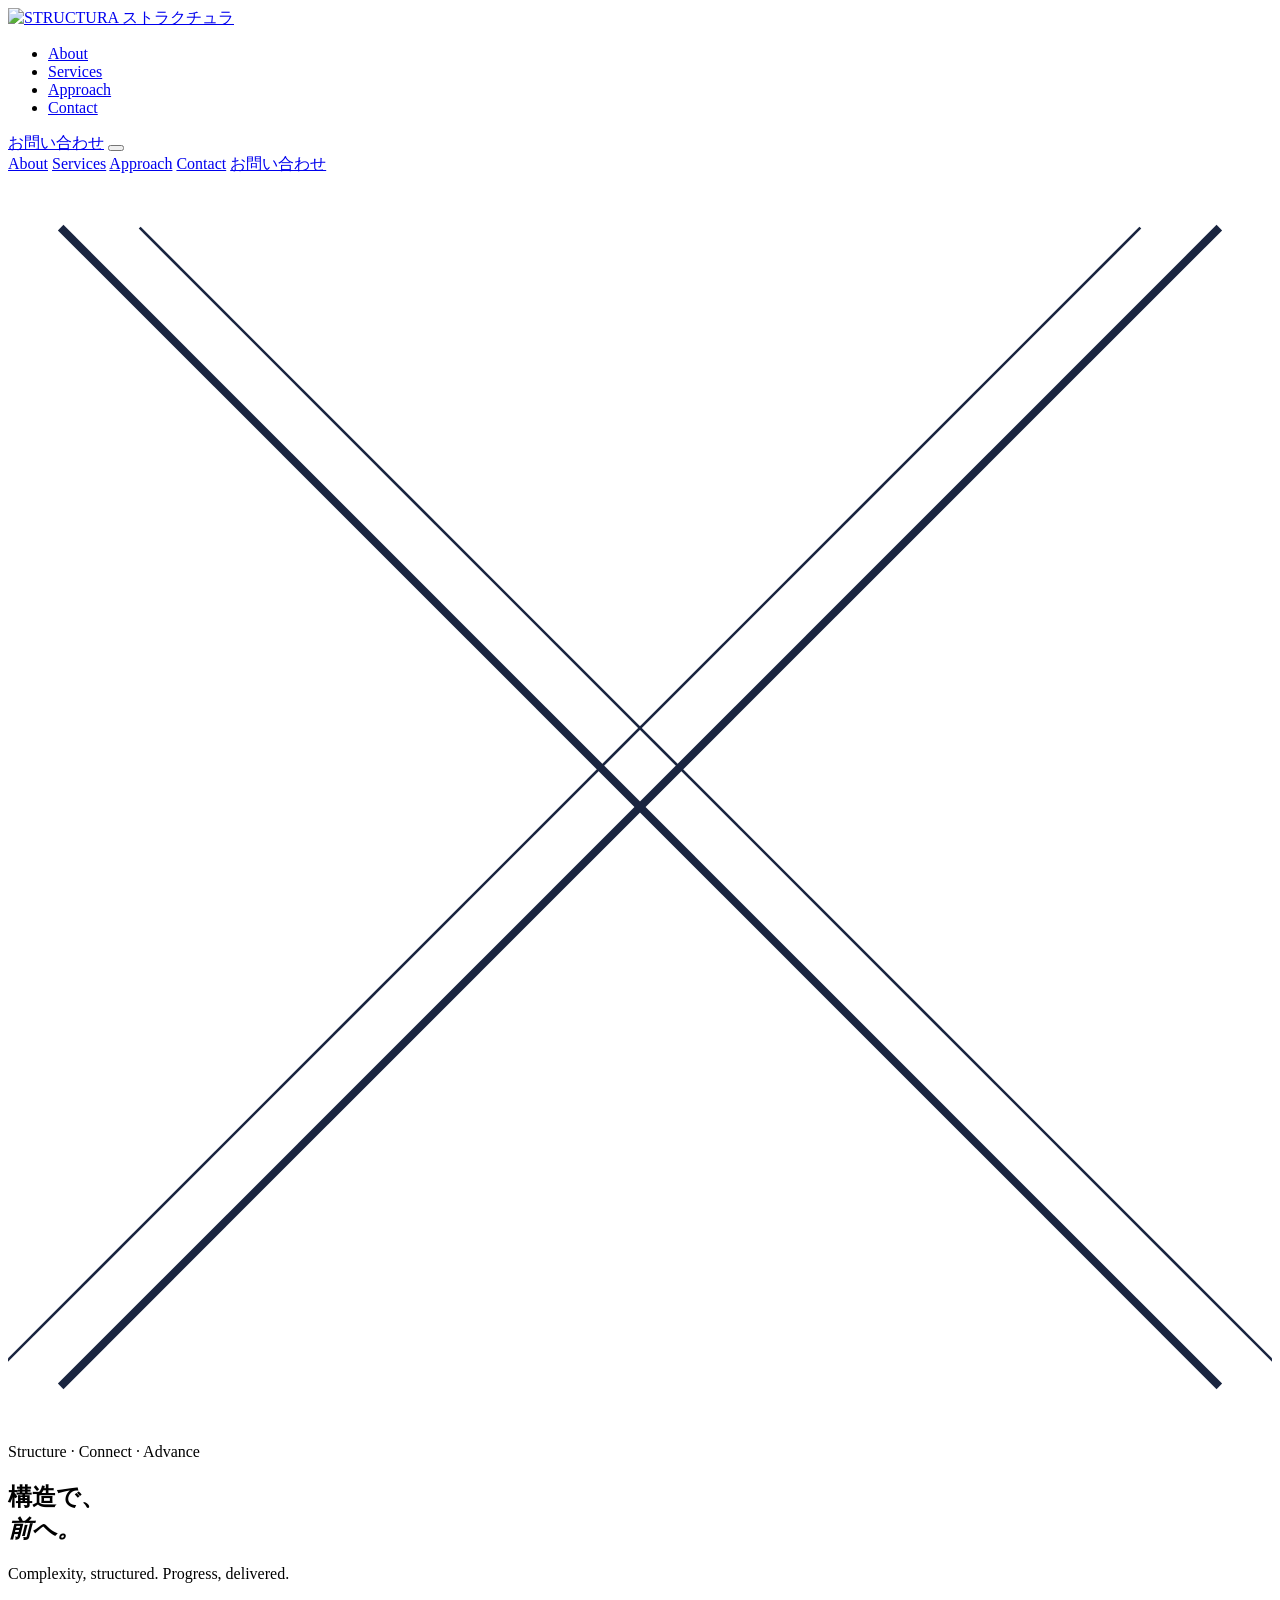
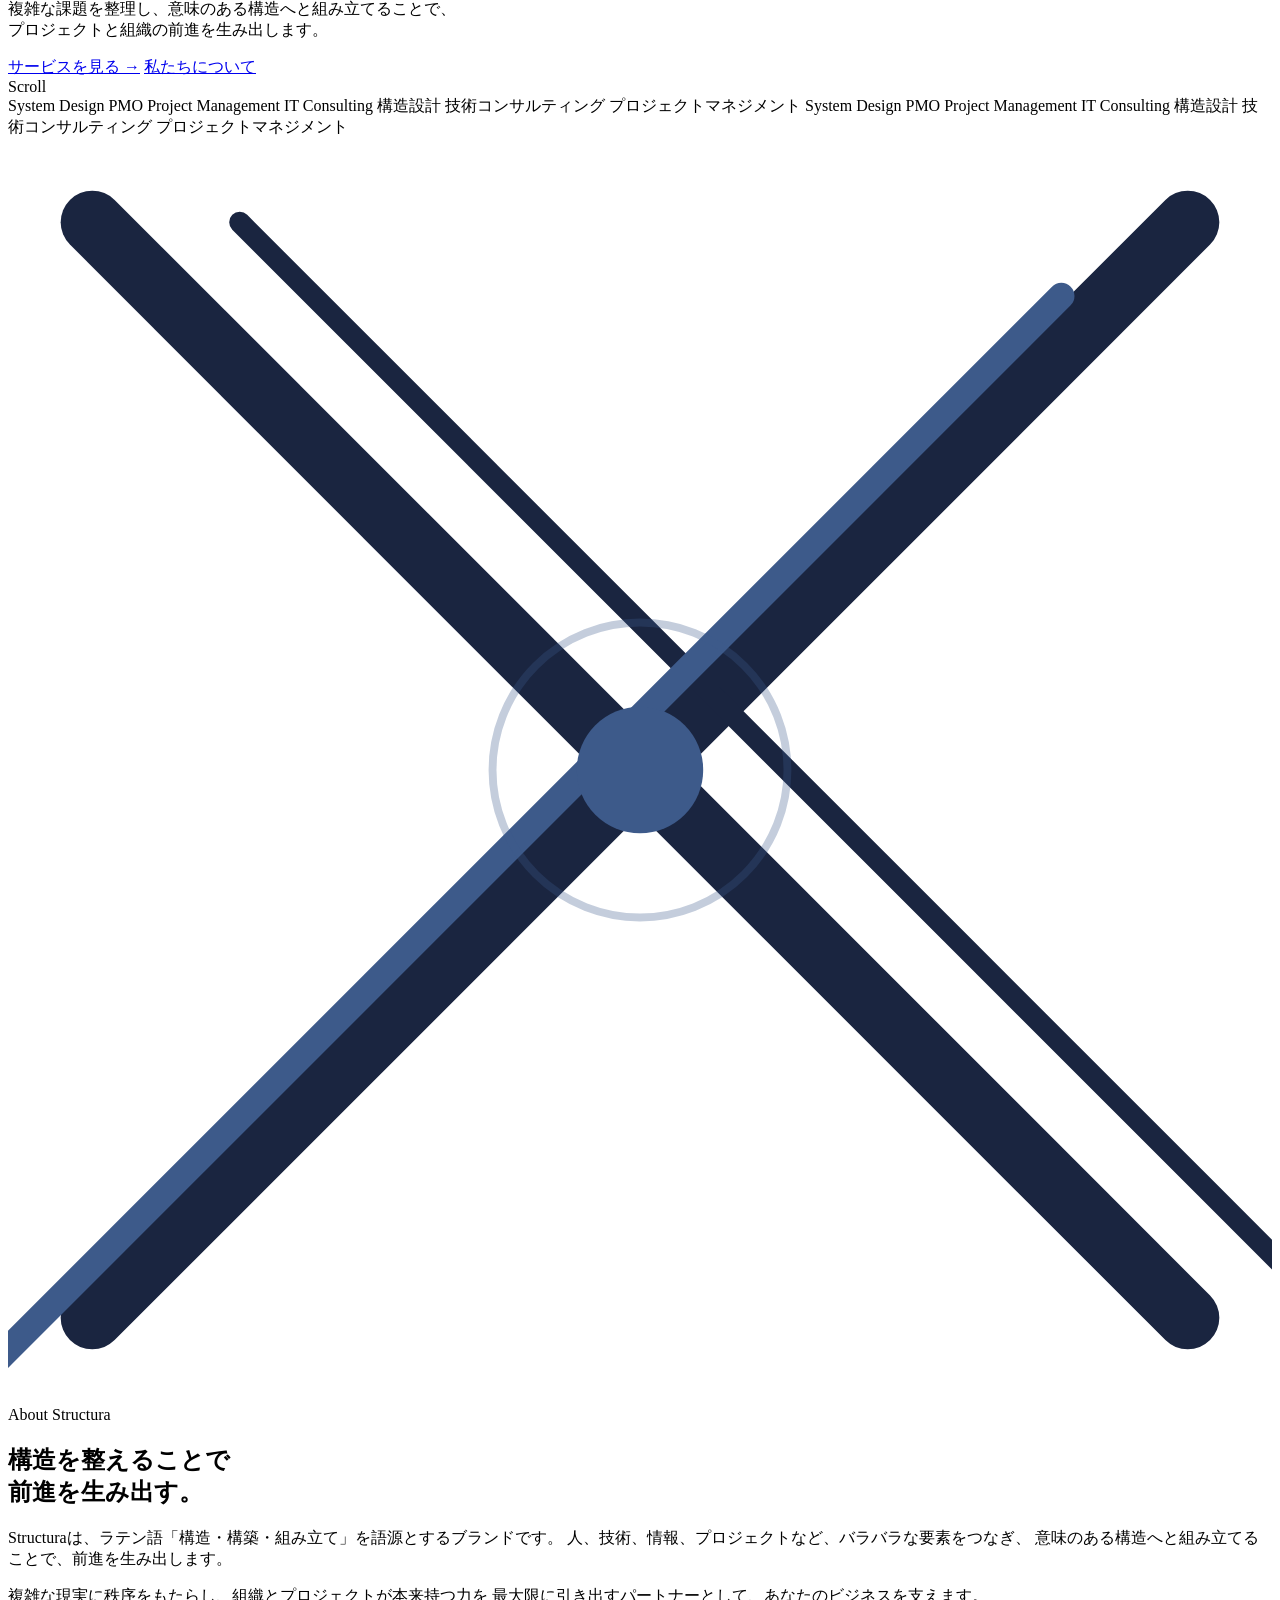
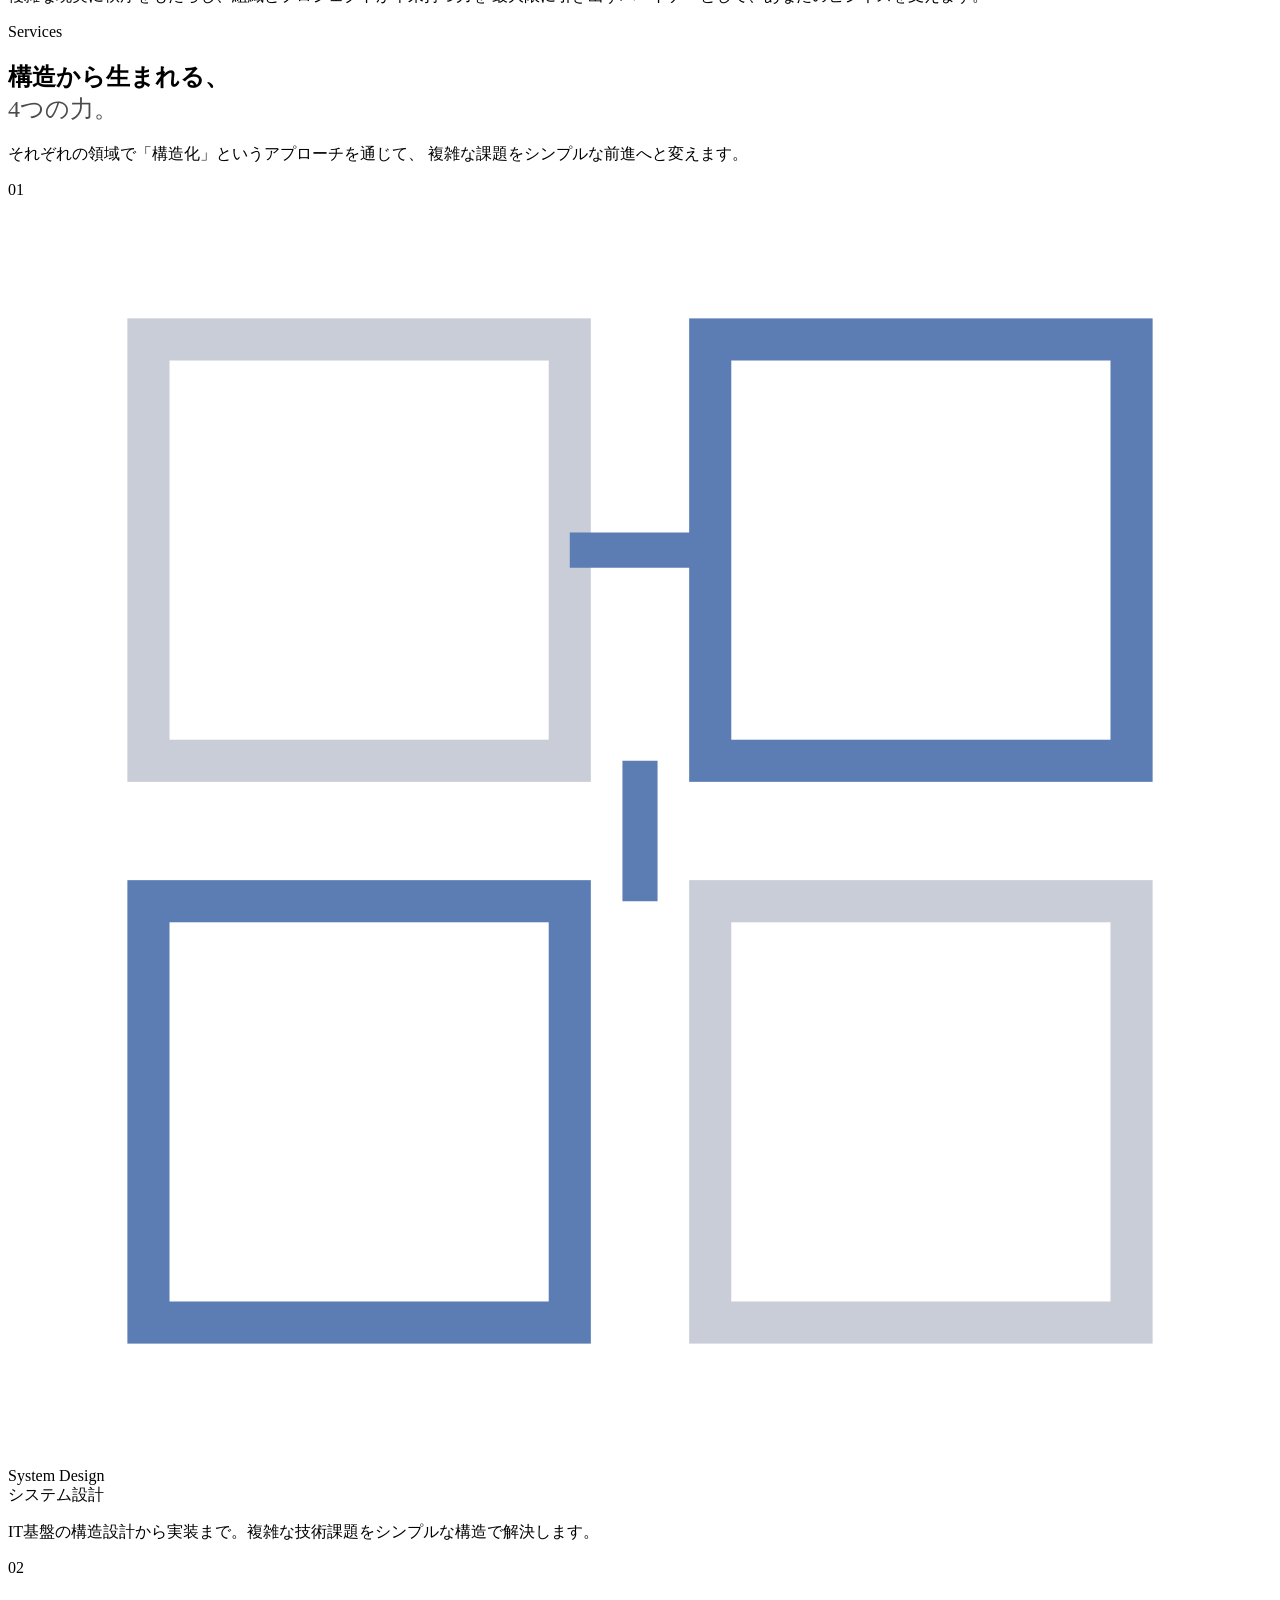
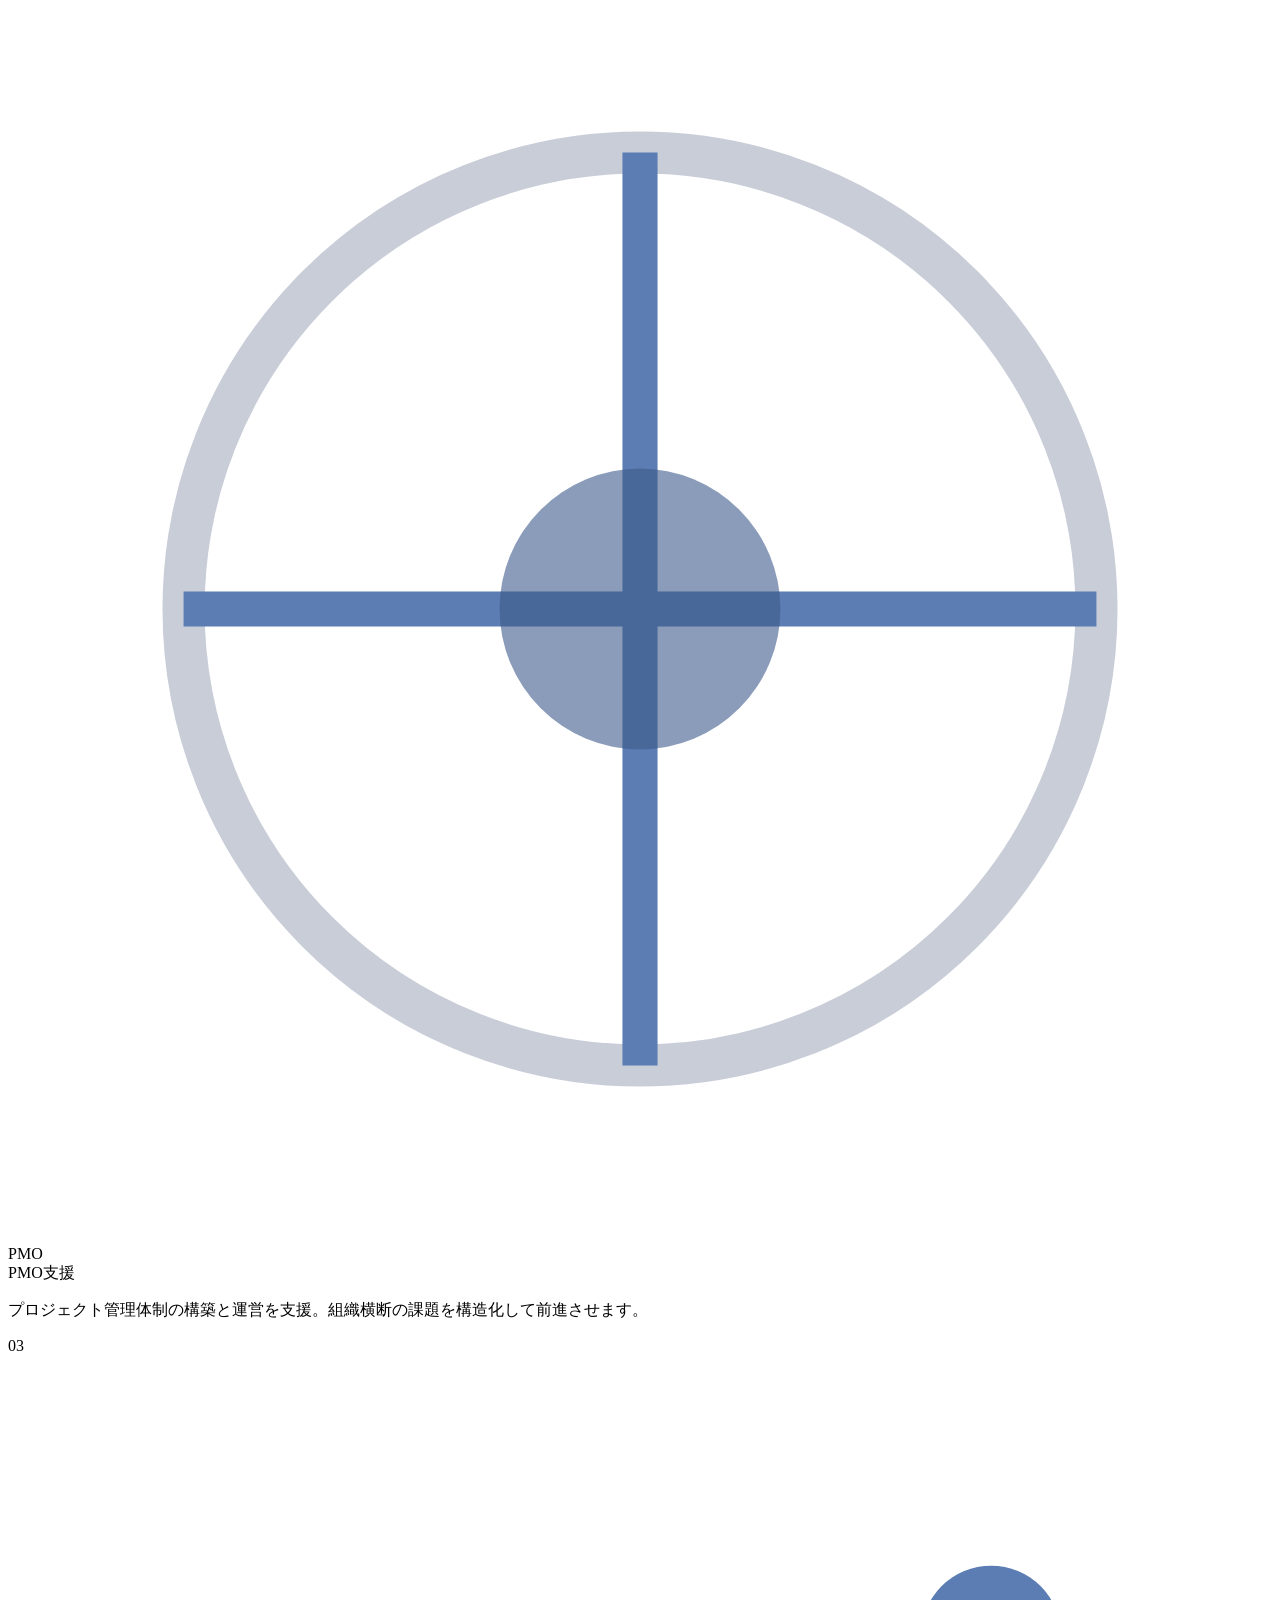
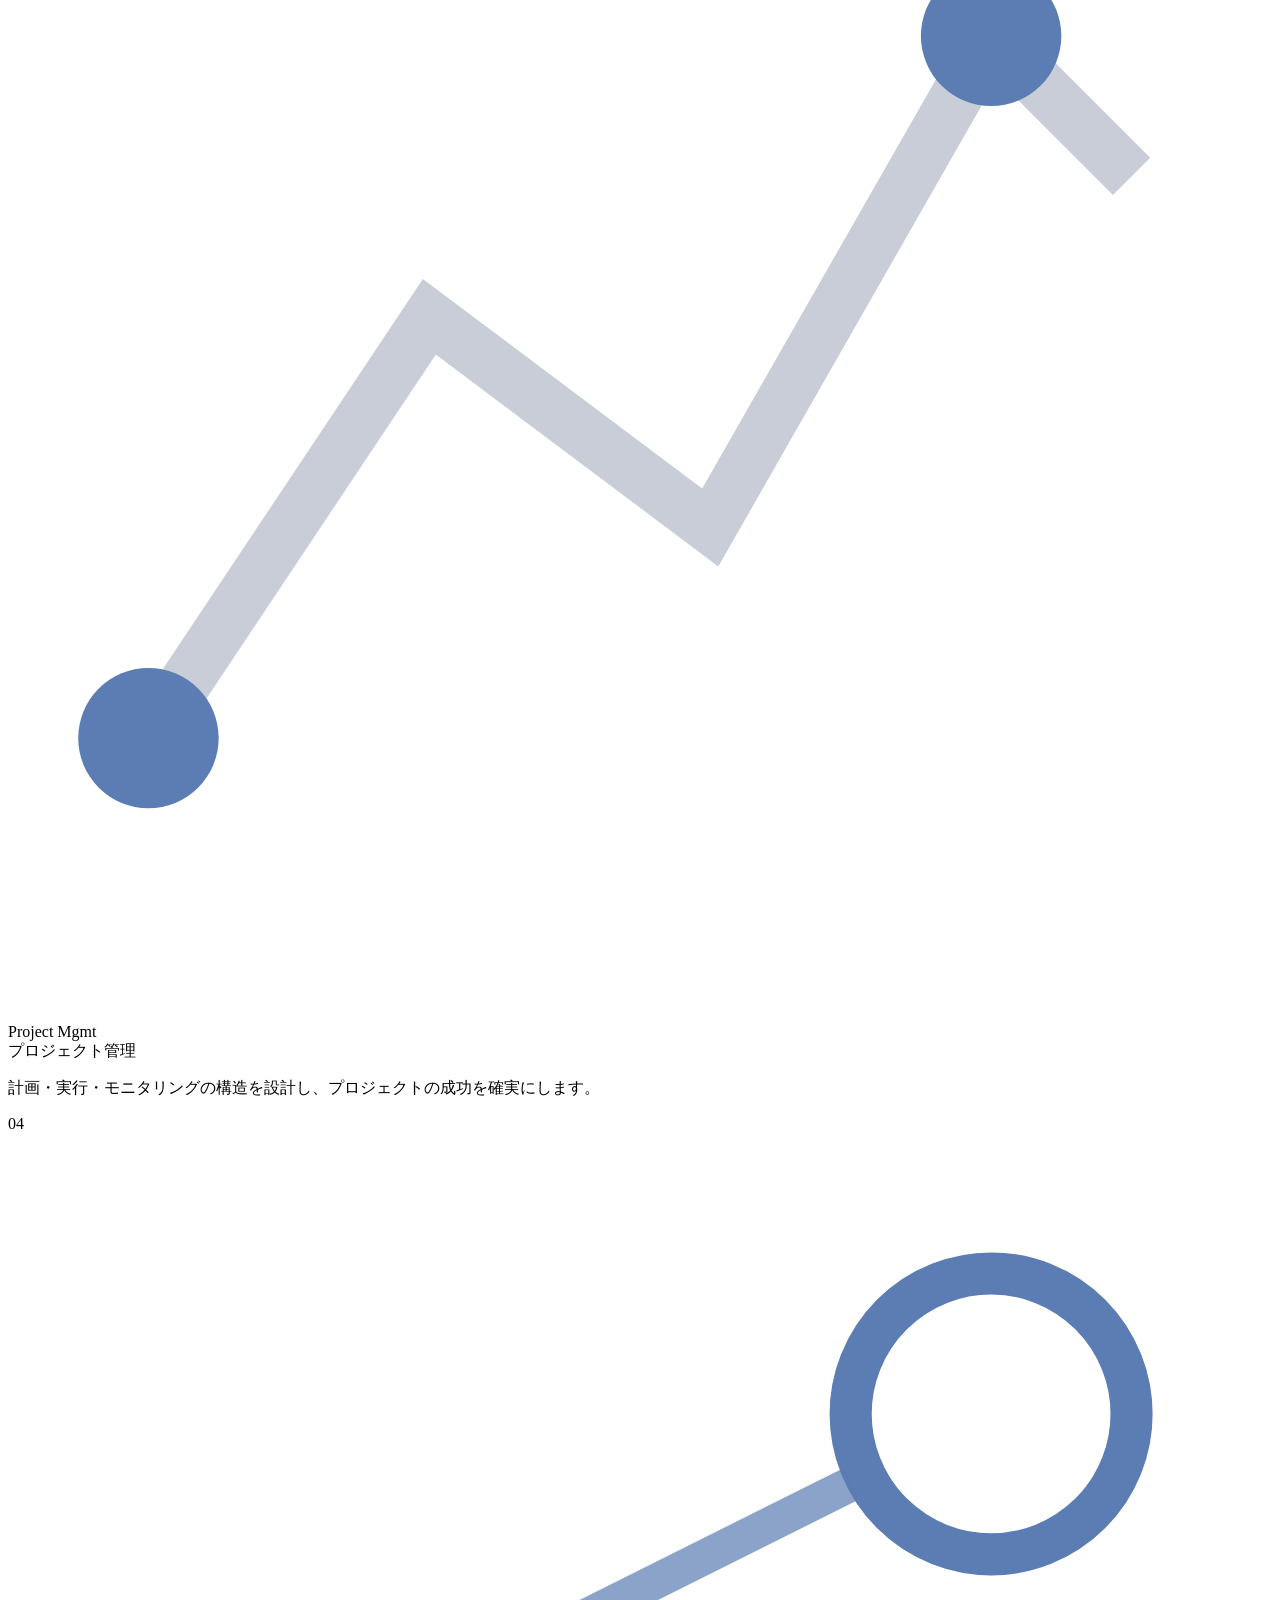
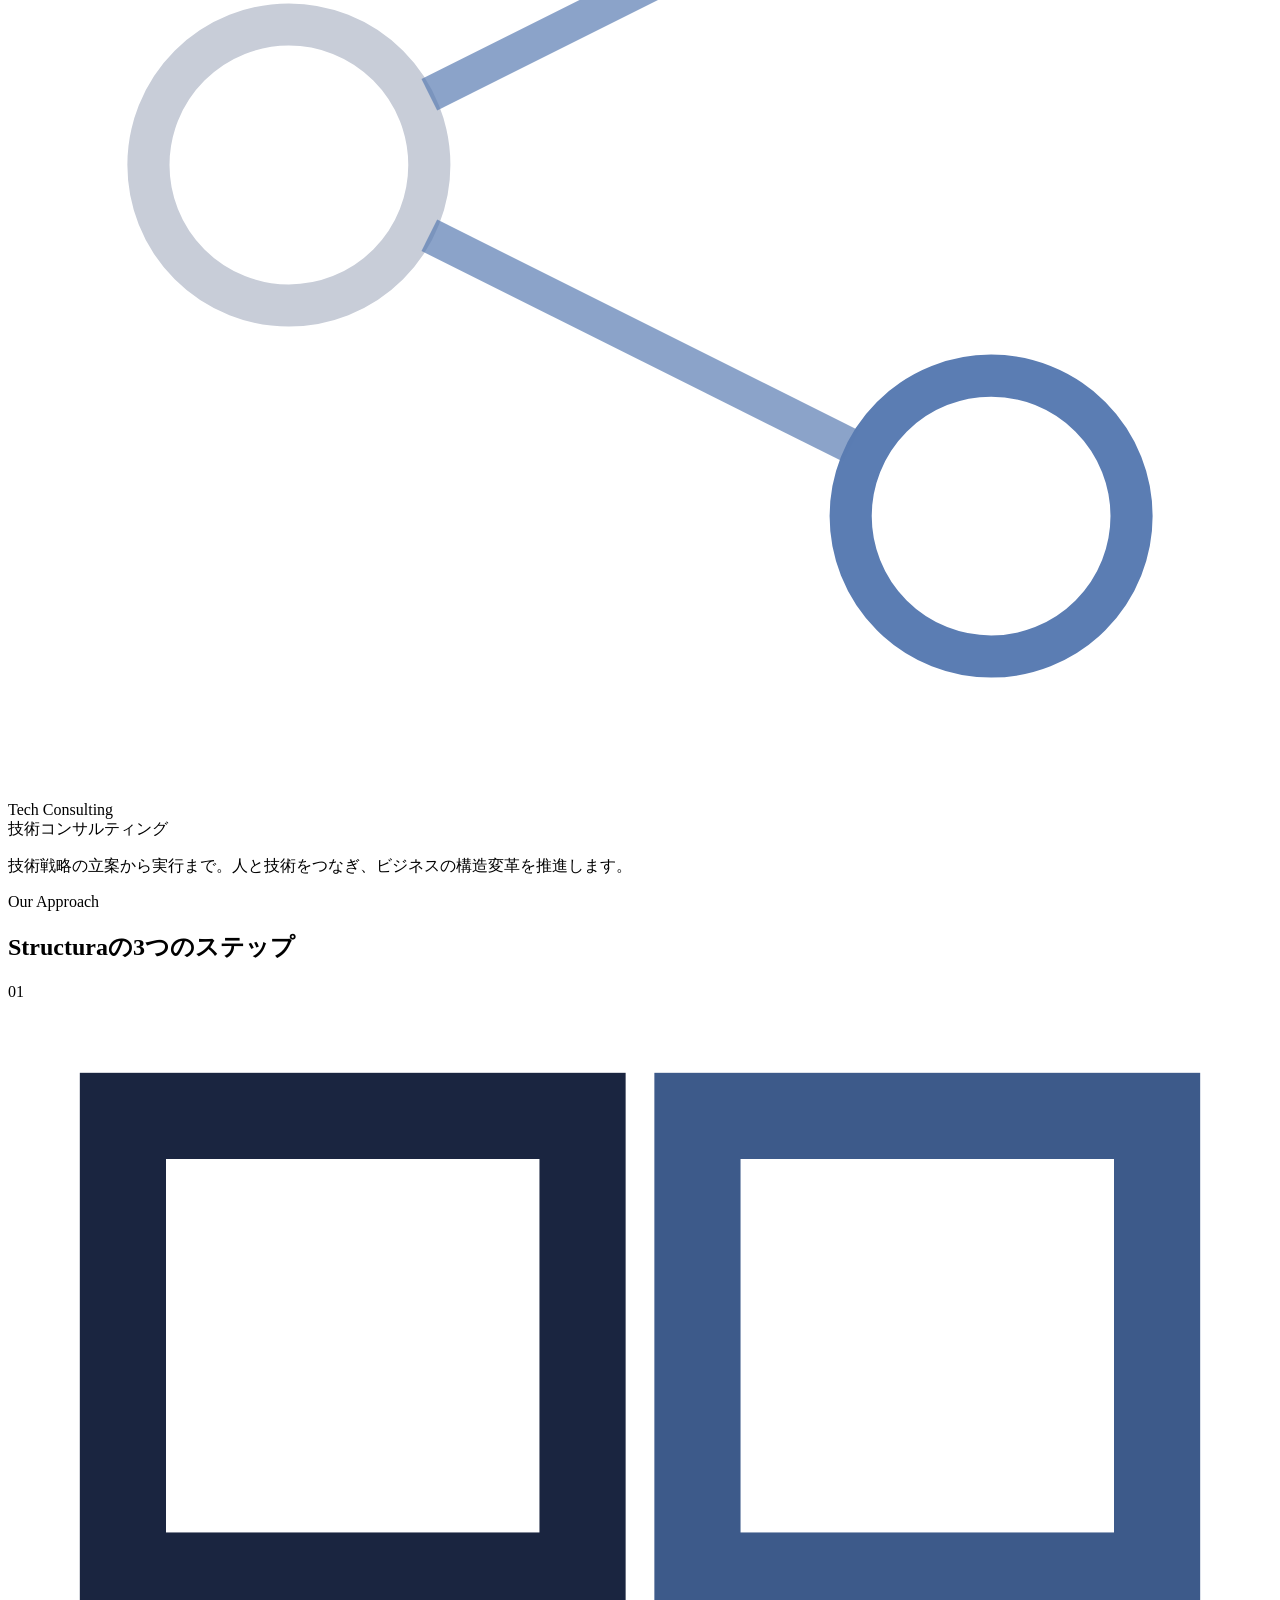
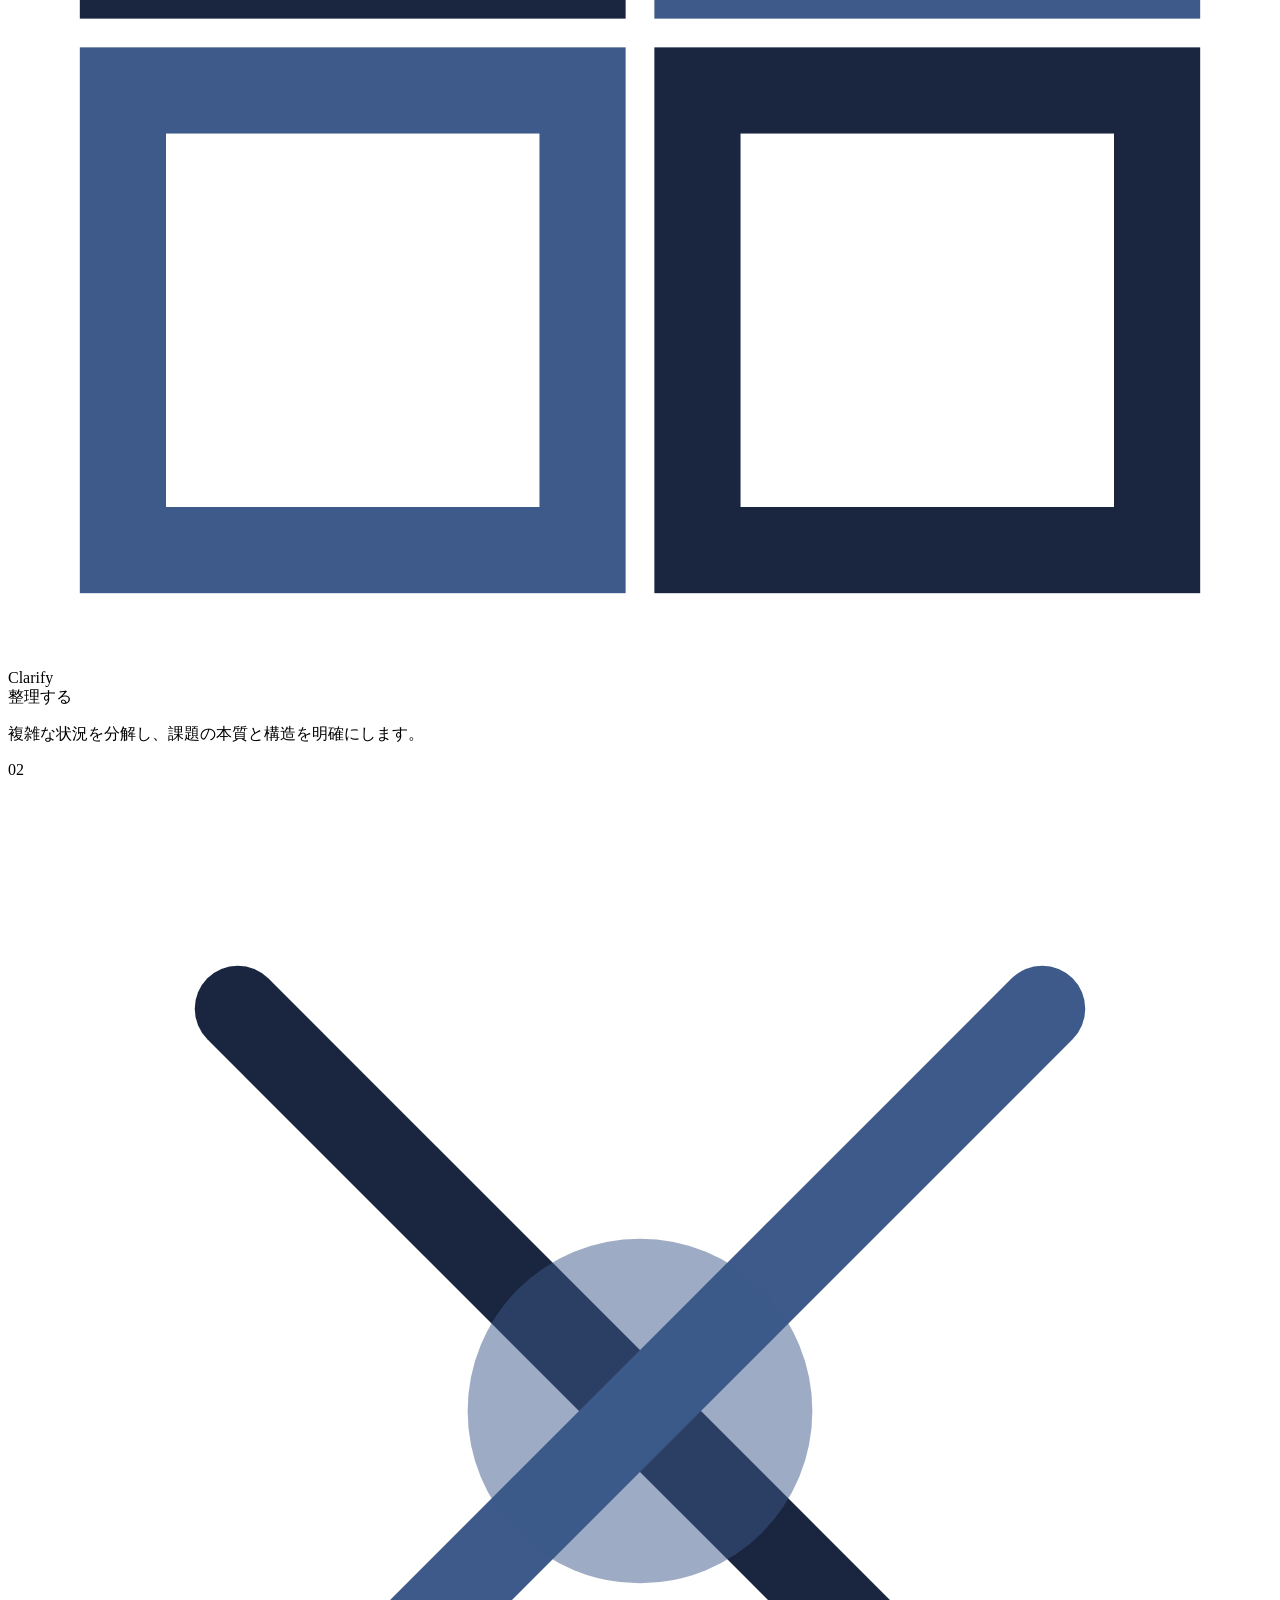
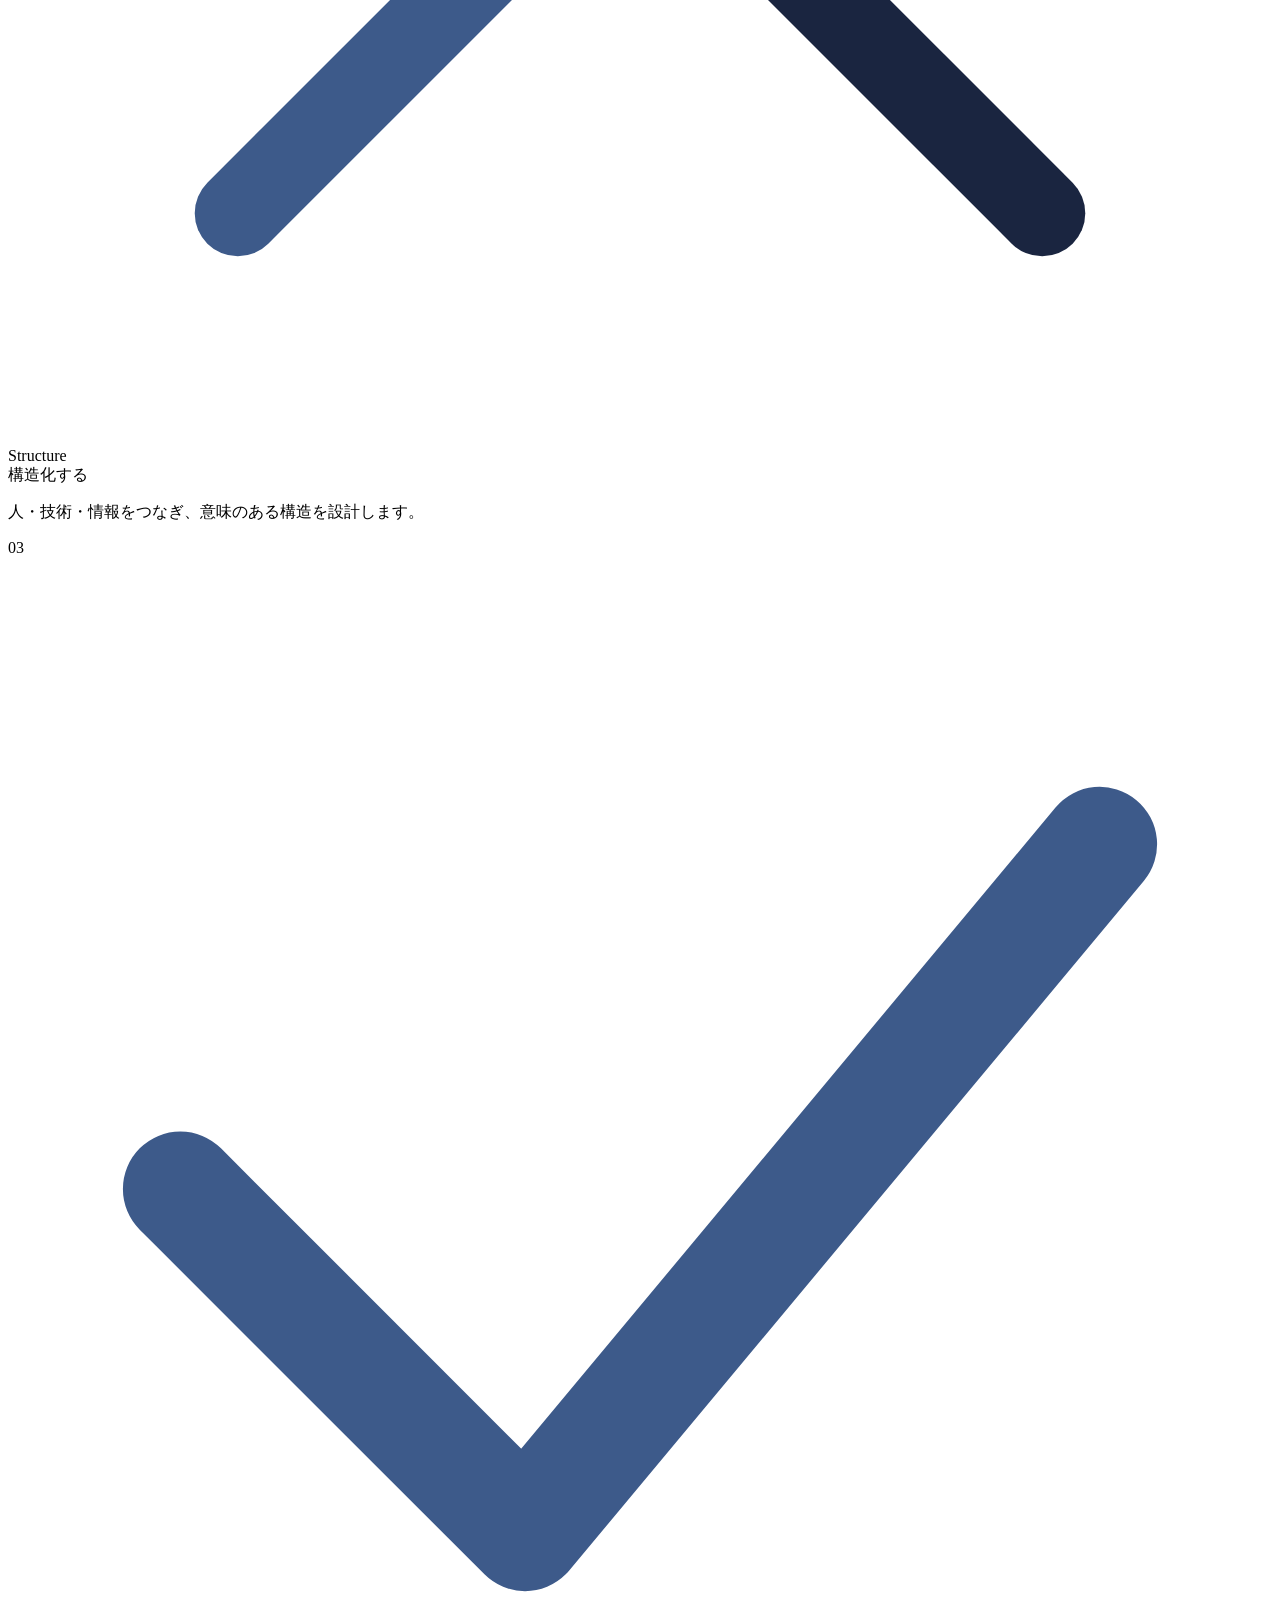
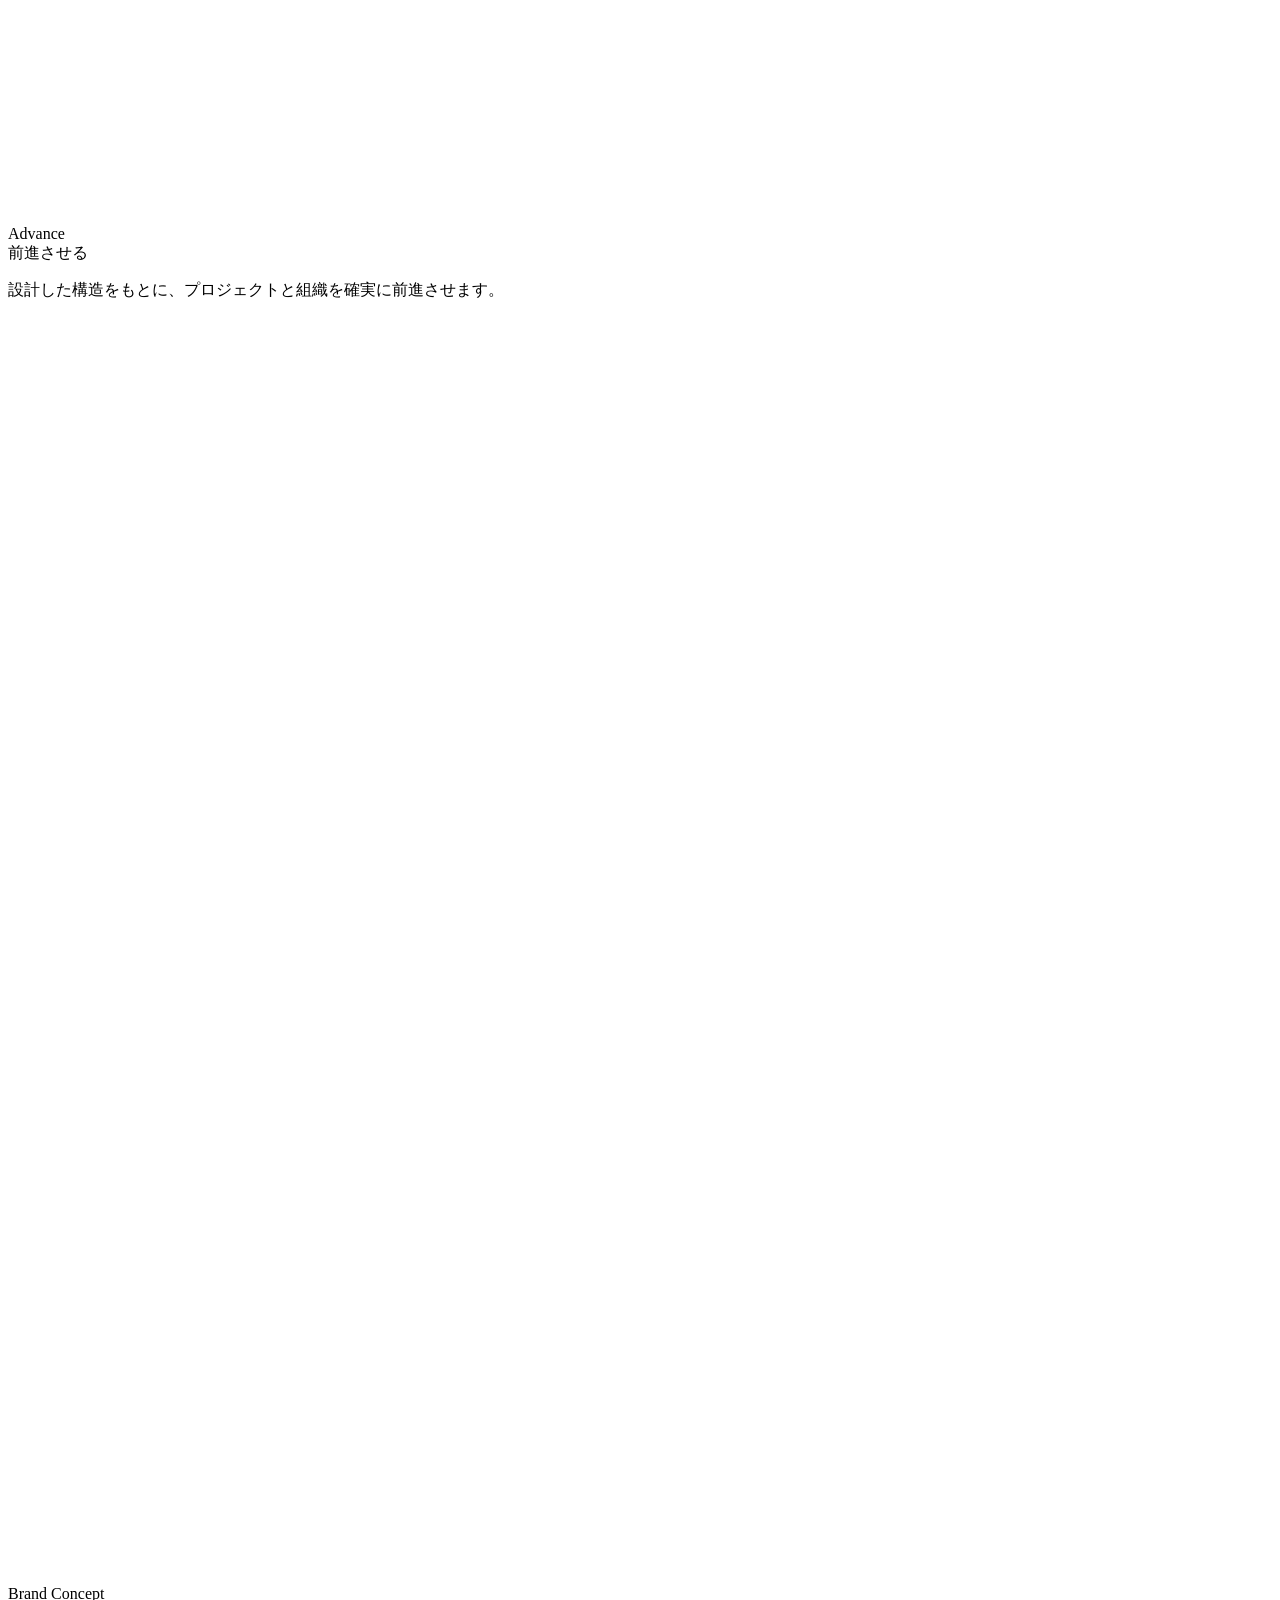
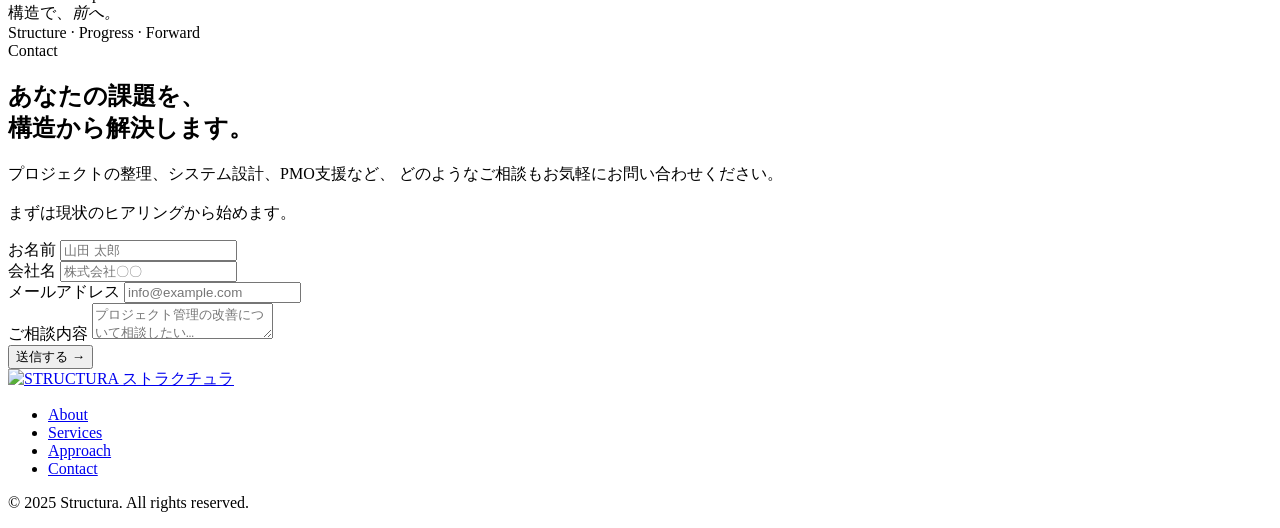
==== commit e1f9ac55: "Add files via upload" ====
--- a/index.html
+++ b/index.html
@@ -1,1018 +1,19 @@
 <!DOCTYPE html>
 <html lang="ja">
 <head>
-<meta charset="UTF-8">
-<meta name="viewport" content="width=device-width, initial-scale=1.0">
-<title>STRUCTURA — 構造で、前へ。</title>
-<link rel="preconnect" href="https://fonts.googleapis.com">
-<link href="https://fonts.googleapis.com/css2?family=Cormorant+Garamond:wght@300;400&family=Outfit:wght@200;300;400;500;600&family=Noto+Sans+JP:wght@200;300;400;500&display=swap" rel="stylesheet">
-<style>
-  :root {
-    --navy: #1a2540;
-    --navy-deep: #0f1829;
-    --navy-mid: #243050;
-    --silver: #c8cdd8;
-    --silver-light: #e8eaf0;
-    --off-white: #f3f4f6;
-    --white: #ffffff;
-    --accent: #3d5a8a;
-    --accent-light: #5b7db3;
-    --grid: rgba(26,37,64,0.06);
-  }
-
-  *, *::before, *::after { box-sizing: border-box; margin: 0; padding: 0; }
-
-  html { scroll-behavior: smooth; }
-
-  body {
-    font-family: 'Outfit', 'Noto Sans JP', sans-serif;
-    background: var(--off-white);
-    color: var(--navy);
-    overflow-x: hidden;
-  }
-
-  /* ── GRID TEXTURE ── */
-  body::before {
-    content: '';
-    position: fixed;
-    inset: 0;
-    background-image:
-      linear-gradient(var(--grid) 1px, transparent 1px),
-      linear-gradient(90deg, var(--grid) 1px, transparent 1px);
-    background-size: 60px 60px;
-    pointer-events: none;
-    z-index: 0;
-  }
-
-  /* ── NAV ── */
-  nav {
-    position: fixed;
-    top: 0; left: 0; right: 0;
-    z-index: 100;
-    padding: 0 60px;
-    height: 72px;
-    display: flex;
-    align-items: center;
-    justify-content: space-between;
-    background: rgba(243,244,246,0.88);
-    backdrop-filter: blur(16px);
-    border-bottom: 1px solid rgba(26,37,64,0.08);
-  }
-
-  .nav-logo {
-    display: flex;
-    align-items: center;
-    gap: 14px;
-    text-decoration: none;
-  }
-
-  .nav-logo svg { width: 36px; height: 36px; }
-
-  .nav-wordmark {
-    display: flex;
-    flex-direction: column;
-    gap: 1px;
-  }
-
-  .nav-wordmark span:first-child {
-    font-family: 'Outfit', sans-serif;
-    font-weight: 500;
-    font-size: 15px;
-    letter-spacing: 0.22em;
-    color: var(--navy);
-    line-height: 1;
-  }
-
-  .nav-wordmark span:last-child {
-    font-family: 'Noto Sans JP', sans-serif;
-    font-weight: 200;
-    font-size: 8.5px;
-    letter-spacing: 0.18em;
-    color: var(--accent);
-    line-height: 1;
-  }
-
-  .nav-links {
-    display: flex;
-    gap: 40px;
-    list-style: none;
-  }
-
-  .nav-links a {
-    font-family: 'Outfit', sans-serif;
-    font-weight: 300;
-    font-size: 12px;
-    letter-spacing: 0.16em;
-    color: var(--navy);
-    text-decoration: none;
-    opacity: 0.65;
-    transition: opacity 0.25s;
-    text-transform: uppercase;
-  }
-
-  .nav-links a:hover { opacity: 1; }
-
-  .nav-cta {
-    font-family: 'Outfit', sans-serif;
-    font-weight: 400;
-    font-size: 11px;
-    letter-spacing: 0.18em;
-    text-transform: uppercase;
-    color: var(--white);
-    background: var(--navy);
-    padding: 9px 22px;
-    text-decoration: none;
-    transition: background 0.25s;
-  }
-
-  .nav-cta:hover { background: var(--accent); }
-
-  /* ── HERO ── */
-  #hero {
-    position: relative;
-    min-height: 100vh;
-    display: flex;
-    align-items: center;
-    padding: 120px 60px 80px;
-    overflow: hidden;
-  }
-
-  .hero-bg-x {
-    position: absolute;
-    right: -40px;
-    top: 50%;
-    transform: translateY(-50%);
-    width: 55vw;
-    max-width: 780px;
-    opacity: 0.045;
-    pointer-events: none;
-  }
-
-  .hero-content {
-    position: relative;
-    z-index: 2;
-    max-width: 760px;
-  }
-
-  .hero-eyebrow {
-    display: flex;
-    align-items: center;
-    gap: 16px;
-    margin-bottom: 44px;
-    opacity: 0;
-    animation: fadeUp 0.9s ease 0.2s forwards;
-  }
-
-  .hero-eyebrow::before {
-    content: '';
-    display: block;
-    width: 32px;
-    height: 1px;
-    background: var(--accent-light);
-  }
-
-  .hero-eyebrow span {
-    font-family: 'Outfit', sans-serif;
-    font-weight: 300;
-    font-size: 11px;
-    letter-spacing: 0.28em;
-    text-transform: uppercase;
-    color: var(--accent-light);
-  }
-
-  .hero-title {
-    font-family: 'Noto Sans JP', sans-serif;
-    font-weight: 200;
-    font-size: clamp(52px, 7vw, 92px);
-    line-height: 1.15;
-    letter-spacing: -0.01em;
-    color: var(--navy-deep);
-    margin-bottom: 32px;
-    opacity: 0;
-    animation: fadeUp 1s ease 0.4s forwards;
-  }
-
-  .hero-title em {
-    font-style: normal;
-    font-weight: 400;
-    position: relative;
-  }
-
-  .hero-title em::after {
-    content: '';
-    position: absolute;
-    bottom: 4px;
-    left: 0;
-    width: 100%;
-    height: 2px;
-    background: var(--accent-light);
-    opacity: 0.5;
-  }
-
-  .hero-sub {
-    font-family: 'Outfit', sans-serif;
-    font-weight: 300;
-    font-size: 15px;
-    line-height: 1.9;
-    color: var(--navy);
-    opacity: 0;
-    max-width: 480px;
-    animation: fadeUp 1s ease 0.6s forwards;
-  }
-
-  .hero-sub-jp {
-    font-family: 'Noto Sans JP', sans-serif;
-    font-weight: 200;
-    font-size: 13px;
-    line-height: 2.2;
-    color: rgba(26,37,64,0.6);
-    margin-top: 8px;
-    opacity: 0;
-    animation: fadeUp 1s ease 0.7s forwards;
-  }
-
-  .hero-actions {
-    margin-top: 52px;
-    display: flex;
-    align-items: center;
-    gap: 32px;
-    opacity: 0;
-    animation: fadeUp 1s ease 0.8s forwards;
-  }
-
-  .btn-primary {
-    display: inline-flex;
-    align-items: center;
-    gap: 12px;
-    font-family: 'Outfit', sans-serif;
-    font-weight: 400;
-    font-size: 12px;
-    letter-spacing: 0.2em;
-    text-transform: uppercase;
-    color: var(--white);
-    background: var(--navy);
-    padding: 16px 36px;
-    text-decoration: none;
-    transition: all 0.3s ease;
-    position: relative;
-    overflow: hidden;
-  }
-
-  .btn-primary::before {
-    content: '';
-    position: absolute;
-    left: -100%;
-    top: 0;
-    width: 100%;
-    height: 100%;
-    background: var(--accent);
-    transition: left 0.3s ease;
-    z-index: 0;
-  }
-
-  .btn-primary:hover::before { left: 0; }
-  .btn-primary span { position: relative; z-index: 1; }
-
-  .btn-secondary {
-    font-family: 'Outfit', sans-serif;
-    font-weight: 300;
-    font-size: 12px;
-    letter-spacing: 0.16em;
-    text-transform: uppercase;
-    color: var(--navy);
-    text-decoration: none;
-    opacity: 0.6;
-    border-bottom: 1px solid rgba(26,37,64,0.25);
-    padding-bottom: 2px;
-    transition: opacity 0.25s;
-  }
-
-  .btn-secondary:hover { opacity: 1; }
-
-  .hero-scroll-hint {
-    position: absolute;
-    bottom: 40px;
-    left: 50%;
-    transform: translateX(-50%);
-    display: flex;
-    flex-direction: column;
-    align-items: center;
-    gap: 8px;
-    opacity: 0;
-    animation: fadeIn 1s ease 1.5s forwards;
-  }
-
-  .scroll-line {
-    width: 1px;
-    height: 48px;
-    background: linear-gradient(to bottom, transparent, var(--accent-light));
-    animation: scrollPulse 2s ease-in-out infinite;
-  }
-
-  .scroll-text {
-    font-family: 'Outfit', sans-serif;
-    font-weight: 300;
-    font-size: 9px;
-    letter-spacing: 0.3em;
-    text-transform: uppercase;
-    color: var(--accent-light);
-    transform: rotate(90deg);
-    margin-top: 4px;
-  }
-
-  /* ── DIVIDER ── */
-  .section-divider {
-    width: 100%;
-    height: 1px;
-    background: linear-gradient(to right, transparent, var(--navy), transparent);
-    opacity: 0.12;
-    margin: 0;
-  }
-
-  /* ── TICKER ── */
-  .ticker {
-    background: var(--navy);
-    padding: 14px 0;
-    overflow: hidden;
-    position: relative;
-    z-index: 2;
-  }
-
-  .ticker-track {
-    display: flex;
-    gap: 0;
-    animation: ticker 24s linear infinite;
-    white-space: nowrap;
-  }
-
-  .ticker-item {
-    display: inline-flex;
-    align-items: center;
-    gap: 32px;
-    padding: 0 32px;
-    font-family: 'Outfit', sans-serif;
-    font-weight: 300;
-    font-size: 11px;
-    letter-spacing: 0.22em;
-    text-transform: uppercase;
-    color: var(--silver);
-    opacity: 0.7;
-  }
-
-  .ticker-dot {
-    width: 3px;
-    height: 3px;
-    background: var(--accent-light);
-    border-radius: 50%;
-    flex-shrink: 0;
-  }
-
-  /* ── ABOUT ── */
-  #about {
-    padding: 140px 60px;
-    position: relative;
-    overflow: hidden;
-  }
-
-  .about-grid {
-    display: grid;
-    grid-template-columns: 1fr 1fr;
-    gap: 100px;
-    align-items: center;
-    max-width: 1200px;
-    margin: 0 auto;
-  }
-
-  .about-visual {
-    position: relative;
-    display: flex;
-    align-items: center;
-    justify-content: center;
-    aspect-ratio: 1;
-    max-width: 480px;
-  }
-
-  .about-visual-ring {
-    position: absolute;
-    border: 1px solid rgba(26,37,64,0.1);
-    border-radius: 50%;
-  }
-
-  .ring-1 { width: 80%; height: 80%; }
-  .ring-2 { width: 60%; height: 60%; animation: rotateSlow 20s linear infinite; }
-  .ring-3 { width: 40%; height: 40%; animation: rotateSlow 14s linear infinite reverse; }
-
-  .ring-2::before, .ring-3::before {
-    content: '';
-    position: absolute;
-    top: -3px;
-    left: 50%;
-    width: 6px;
-    height: 6px;
-    background: var(--accent-light);
-    border-radius: 50%;
-    transform: translateX(-50%);
-  }
-
-  .about-x-center {
-    position: relative;
-    z-index: 2;
-  }
-
-  .about-x-center svg {
-    width: 120px;
-    height: 120px;
-    opacity: 0.9;
-  }
-
-  .about-text {}
-
-  .section-label {
-    display: flex;
-    align-items: center;
-    gap: 14px;
-    margin-bottom: 36px;
-  }
-
-  .section-label::before {
-    content: '';
-    display: block;
-    width: 24px;
-    height: 1px;
-    background: var(--accent-light);
-  }
-
-  .section-label span {
-    font-family: 'Outfit', sans-serif;
-    font-weight: 300;
-    font-size: 10px;
-    letter-spacing: 0.3em;
-    text-transform: uppercase;
-    color: var(--accent-light);
-  }
-
-  .section-heading {
-    font-family: 'Noto Sans JP', sans-serif;
-    font-weight: 200;
-    font-size: clamp(28px, 3.5vw, 44px);
-    line-height: 1.5;
-    color: var(--navy-deep);
-    margin-bottom: 32px;
-    letter-spacing: -0.01em;
-  }
-
-  .section-heading strong {
-    font-weight: 400;
-  }
-
-  .section-body {
-    font-family: 'Noto Sans JP', sans-serif;
-    font-weight: 200;
-    font-size: 14px;
-    line-height: 2.4;
-    color: rgba(26,37,64,0.72);
-    margin-bottom: 16px;
-  }
-
-  /* ── SERVICES ── */
-  #services {
-    padding: 140px 60px;
-    background: var(--navy-deep);
-    position: relative;
-    overflow: hidden;
-  }
-
-  #services::before {
-    content: '';
-    position: fixed;
-    inset: 0;
-    background-image:
-      linear-gradient(rgba(255,255,255,0.025) 1px, transparent 1px),
-      linear-gradient(90deg, rgba(255,255,255,0.025) 1px, transparent 1px);
-    background-size: 60px 60px;
-    pointer-events: none;
-  }
-
-  .services-header {
-    max-width: 1200px;
-    margin: 0 auto 80px;
-    display: flex;
-    align-items: flex-end;
-    justify-content: space-between;
-    gap: 40px;
-  }
-
-  .services-header .section-heading {
-    color: var(--off-white);
-    max-width: 480px;
-  }
-
-  .services-header .section-label::before {
-    background: rgba(200,205,216,0.4);
-  }
-
-  .services-header .section-label span {
-    color: rgba(200,205,216,0.6);
-  }
-
-  .services-header-note {
-    font-family: 'Noto Sans JP', sans-serif;
-    font-weight: 200;
-    font-size: 13px;
-    line-height: 2;
-    color: rgba(200,205,216,0.5);
-    max-width: 320px;
-    text-align: right;
-  }
-
-  .services-grid {
-    max-width: 1200px;
-    margin: 0 auto;
-    display: grid;
-    grid-template-columns: repeat(4, 1fr);
-    gap: 2px;
-  }
-
-  .service-card {
-    background: rgba(255,255,255,0.03);
-    border: 1px solid rgba(255,255,255,0.06);
-    padding: 48px 36px;
-    transition: background 0.3s ease, border-color 0.3s ease;
-    position: relative;
-    overflow: hidden;
-    cursor: default;
-  }
-
-  .service-card::before {
-    content: '';
-    position: absolute;
-    top: 0; left: 0;
-    width: 100%;
-    height: 2px;
-    background: linear-gradient(to right, var(--accent), var(--accent-light));
-    transform: scaleX(0);
-    transform-origin: left;
-    transition: transform 0.4s ease;
-  }
-
-  .service-card:hover {
-    background: rgba(255,255,255,0.055);
-    border-color: rgba(255,255,255,0.1);
-  }
-
-  .service-card:hover::before {
-    transform: scaleX(1);
-  }
-
-  .service-number {
-    font-family: 'Outfit', sans-serif;
-    font-weight: 200;
-    font-size: 11px;
-    letter-spacing: 0.2em;
-    color: rgba(200,205,216,0.3);
-    margin-bottom: 36px;
-  }
-
-  .service-icon {
-    width: 36px;
-    height: 36px;
-    margin-bottom: 24px;
-    opacity: 0.7;
-  }
-
-  .service-title {
-    font-family: 'Outfit', sans-serif;
-    font-weight: 400;
-    font-size: 13px;
-    letter-spacing: 0.16em;
-    text-transform: uppercase;
-    color: var(--silver-light);
-    margin-bottom: 8px;
-  }
-
-  .service-title-jp {
-    font-family: 'Noto Sans JP', sans-serif;
-    font-weight: 200;
-    font-size: 11px;
-    color: rgba(200,205,216,0.4);
-    margin-bottom: 24px;
-    letter-spacing: 0.08em;
-  }
-
-  .service-desc {
-    font-family: 'Noto Sans JP', sans-serif;
-    font-weight: 200;
-    font-size: 12.5px;
-    line-height: 2;
-    color: rgba(200,205,216,0.55);
-  }
-
-  /* ── APPROACH ── */
-  #approach {
-    padding: 140px 60px;
-    position: relative;
-  }
-
-  .approach-inner {
-    max-width: 1200px;
-    margin: 0 auto;
-  }
-
-  .approach-header {
-    margin-bottom: 80px;
-    text-align: center;
-  }
-
-  .approach-header .section-label {
-    justify-content: center;
-  }
-
-  .approach-header .section-label::before {
-    display: none;
-  }
-
-  .approach-steps {
-    display: grid;
-    grid-template-columns: repeat(3, 1fr);
-    gap: 60px;
-    position: relative;
-  }
-
-  .approach-steps::before {
-    content: '';
-    position: absolute;
-    top: 32px;
-    left: calc(16.66% + 20px);
-    right: calc(16.66% + 20px);
-    height: 1px;
-    background: linear-gradient(to right, transparent, var(--navy), transparent);
-    opacity: 0.15;
-  }
-
-  .approach-step {
-    text-align: center;
-    padding: 0 20px;
-  }
-
-  .step-circle {
-    width: 64px;
-    height: 64px;
-    border: 1px solid rgba(26,37,64,0.15);
-    border-radius: 50%;
-    display: flex;
-    align-items: center;
-    justify-content: center;
-    margin: 0 auto 32px;
-    position: relative;
-    transition: all 0.35s ease;
-  }
-
-  .step-circle:hover {
-    border-color: var(--accent-light);
-    background: rgba(91,125,179,0.06);
-  }
-
-  .step-circle svg { width: 22px; height: 22px; }
-
-  .step-num {
-    position: absolute;
-    top: -8px;
-    right: -8px;
-    width: 20px;
-    height: 20px;
-    background: var(--navy);
-    border-radius: 50%;
-    display: flex;
-    align-items: center;
-    justify-content: center;
-    font-family: 'Outfit', sans-serif;
-    font-weight: 400;
-    font-size: 9px;
-    color: var(--silver-light);
-    letter-spacing: 0;
-  }
-
-  .step-title {
-    font-family: 'Outfit', sans-serif;
-    font-weight: 500;
-    font-size: 14px;
-    letter-spacing: 0.14em;
-    text-transform: uppercase;
-    color: var(--navy);
-    margin-bottom: 8px;
-  }
-
-  .step-title-jp {
-    font-family: 'Noto Sans JP', sans-serif;
-    font-weight: 300;
-    font-size: 12px;
-    color: var(--accent);
-    margin-bottom: 20px;
-    letter-spacing: 0.06em;
-  }
-
-  .step-desc {
-    font-family: 'Noto Sans JP', sans-serif;
-    font-weight: 200;
-    font-size: 13px;
-    line-height: 2.1;
-    color: rgba(26,37,64,0.6);
-  }
-
-  /* ── CONCEPT ── */
-  #concept {
-    padding: 160px 60px;
-    background: var(--navy);
-    text-align: center;
-    position: relative;
-    overflow: hidden;
-  }
-
-  .concept-x-bg {
-    position: absolute;
-    top: 50%;
-    left: 50%;
-    transform: translate(-50%,-50%);
-    width: 70vw;
-    max-width: 900px;
-    opacity: 0.035;
-    pointer-events: none;
-  }
-
-  .concept-inner {
-    position: relative;
-    z-index: 2;
-    max-width: 800px;
-    margin: 0 auto;
-  }
-
-  .concept-label {
-    font-family: 'Outfit', sans-serif;
-    font-weight: 300;
-    font-size: 10px;
-    letter-spacing: 0.36em;
-    text-transform: uppercase;
-    color: rgba(200,205,216,0.5);
-    margin-bottom: 48px;
-  }
-
-  .concept-quote {
-    font-family: 'Noto Sans JP', sans-serif;
-    font-weight: 200;
-    font-size: clamp(36px, 6vw, 80px);
-    line-height: 1.4;
-    color: var(--off-white);
-    letter-spacing: 0.04em;
-    margin-bottom: 24px;
-  }
-
-  .concept-quote em {
-    font-style: normal;
-    font-weight: 400;
-    color: rgba(200,205,216,0.85);
-  }
-
-  .concept-sub {
-    font-family: 'Outfit', sans-serif;
-    font-weight: 200;
-    font-size: 13px;
-    letter-spacing: 0.28em;
-    text-transform: uppercase;
-    color: rgba(200,205,216,0.4);
-    margin-top: 40px;
-  }
-
-  /* ── CONTACT ── */
-  #contact {
-    padding: 140px 60px;
-    position: relative;
-  }
-
-  .contact-inner {
-    max-width: 960px;
-    margin: 0 auto;
-    display: grid;
-    grid-template-columns: 1fr 1fr;
-    gap: 100px;
-    align-items: start;
-  }
-
-  .contact-info {}
-
-  .contact-tagline {
-    font-family: 'Noto Sans JP', sans-serif;
-    font-weight: 200;
-    font-size: clamp(24px, 2.8vw, 36px);
-    line-height: 1.6;
-    color: var(--navy-deep);
-    margin-bottom: 32px;
-  }
-
-  .contact-note {
-    font-family: 'Noto Sans JP', sans-serif;
-    font-weight: 200;
-    font-size: 13px;
-    line-height: 2.2;
-    color: rgba(26,37,64,0.6);
-  }
-
-  .contact-form {
-    display: flex;
-    flex-direction: column;
-    gap: 20px;
-  }
-
-  .form-group {
-    display: flex;
-    flex-direction: column;
-    gap: 8px;
-  }
-
-  .form-label {
-    font-family: 'Outfit', sans-serif;
-    font-weight: 300;
-    font-size: 10px;
-    letter-spacing: 0.24em;
-    text-transform: uppercase;
-    color: rgba(26,37,64,0.5);
-  }
-
-  .form-input {
-    background: transparent;
-    border: none;
-    border-bottom: 1px solid rgba(26,37,64,0.18);
-    padding: 12px 0;
-    font-family: 'Outfit', sans-serif;
-    font-weight: 300;
-    font-size: 14px;
-    color: var(--navy);
-    outline: none;
-    transition: border-color 0.25s;
-    width: 100%;
-  }
-
-  .form-input::placeholder { color: rgba(26,37,64,0.28); }
-
-  .form-input:focus {
-    border-color: var(--accent-light);
-  }
-
-  textarea.form-input {
-    resize: none;
-    height: 80px;
-    padding-top: 12px;
-  }
-
-  .form-submit {
-    margin-top: 12px;
-    display: inline-flex;
-    align-items: center;
-    gap: 14px;
-    font-family: 'Outfit', sans-serif;
-    font-weight: 400;
-    font-size: 11px;
-    letter-spacing: 0.22em;
-    text-transform: uppercase;
-    color: var(--white);
-    background: var(--navy);
-    border: none;
-    padding: 16px 36px;
-    cursor: pointer;
-    transition: background 0.25s;
-    align-self: flex-start;
-  }
-
-  .form-submit:hover { background: var(--accent); }
-
-  /* ── FOOTER ── */
-  footer {
-    background: var(--navy-deep);
-    padding: 60px;
-    display: flex;
-    align-items: center;
-    justify-content: space-between;
-    gap: 40px;
-    border-top: 1px solid rgba(255,255,255,0.05);
-  }
-
-  .footer-logo {
-    display: flex;
-    align-items: center;
-    gap: 14px;
-    text-decoration: none;
-  }
-
-  .footer-logo svg { width: 28px; height: 28px; opacity: 0.8; }
-
-  .footer-wordmark span {
-    display: block;
-    font-family: 'Outfit', sans-serif;
-    font-weight: 400;
-    font-size: 13px;
-    letter-spacing: 0.2em;
-    color: var(--silver-light);
-    opacity: 0.7;
-    line-height: 1;
-  }
-
-  .footer-wordmark small {
-    display: block;
-    font-family: 'Noto Sans JP', sans-serif;
-    font-weight: 200;
-    font-size: 8px;
-    letter-spacing: 0.15em;
-    color: rgba(200,205,216,0.35);
-    margin-top: 3px;
-  }
-
-  .footer-copy {
-    font-family: 'Outfit', sans-serif;
-    font-weight: 200;
-    font-size: 11px;
-    letter-spacing: 0.12em;
-    color: rgba(200,205,216,0.3);
-  }
-
-  .footer-links {
-    display: flex;
-    gap: 32px;
-    list-style: none;
-  }
-
-  .footer-links a {
-    font-family: 'Outfit', sans-serif;
-    font-weight: 300;
-    font-size: 10px;
-    letter-spacing: 0.2em;
-    text-transform: uppercase;
-    color: rgba(200,205,216,0.35);
-    text-decoration: none;
-    transition: color 0.25s;
-  }
-
-  .footer-links a:hover { color: rgba(200,205,216,0.75); }
-
-  /* ── ANIMATIONS ── */
-  @keyframes fadeUp {
-    from { opacity: 0; transform: translateY(24px); }
-    to   { opacity: 1; transform: translateY(0); }
-  }
-
-  @keyframes fadeIn {
-    from { opacity: 0; }
-    to   { opacity: 1; }
-  }
-
-  @keyframes ticker {
-    from { transform: translateX(0); }
-    to   { transform: translateX(-50%); }
-  }
-
-  @keyframes rotateSlow {
-    from { transform: rotate(0deg); }
-    to   { transform: rotate(360deg); }
-  }
-
-  @keyframes scrollPulse {
-    0%, 100% { transform: scaleY(1); opacity: 0.6; }
-    50%       { transform: scaleY(1.3); opacity: 1; }
-  }
-
-  /* Scroll reveal */
-  .reveal {
-    opacity: 0;
-    transform: translateY(30px);
-    transition: opacity 0.8s ease, transform 0.8s ease;
-  }
-
-  .reveal.visible {
-    opacity: 1;
-    transform: none;
-  }
-
-  .reveal-delay-1 { transition-delay: 0.1s; }
-  .reveal-delay-2 { transition-delay: 0.2s; }
-  .reveal-delay-3 { transition-delay: 0.3s; }
-  .reveal-delay-4 { transition-delay: 0.4s; }
-
-</style>
+  <meta charset="UTF-8">
+  <meta name="viewport" content="width=device-width, initial-scale=1.0">
+  <title>STRUCTURA — 構造で、前へ。</title>
+  <link rel="preconnect" href="https://fonts.googleapis.com">
+  <link href="https://fonts.googleapis.com/css2?family=Outfit:wght@200;300;400;500;600&family=Noto+Sans+JP:wght@200;300;400;500&display=swap" rel="stylesheet">
+  <link rel="stylesheet" href="css/style.css">
 </head>
 <body>
 
 <!-- ── NAV ── -->
 <nav>
   <a class="nav-logo" href="#">
-    <svg viewBox="0 0 48 48" fill="none" xmlns="http://www.w3.org/2000/svg">
-      <line x1="4" y1="4" x2="44" y2="44" stroke="#1a2540" stroke-width="3.5" stroke-linecap="round"/>
-      <line x1="44" y1="4" x2="4" y2="44" stroke="#1a2540" stroke-width="3.5" stroke-linecap="round"/>
-      <line x1="4" y1="4" x2="44" y2="44" stroke="#1a2540" stroke-width="1" stroke-linecap="round" transform="translate(5,-4)"/>
-      <line x1="44" y1="4" x2="4" y2="44" stroke="#3d5a8a" stroke-width="1.5" stroke-linecap="round" transform="translate(-5,3)"/>
-      <circle cx="24" cy="24" r="3" fill="#3d5a8a"/>
-    </svg>
-    <div class="nav-wordmark">
-      <span>STRUCTURA</span>
-      <span>ストラクチュラ</span>
-    </div>
+    <img src="img/logo.svg" alt="STRUCTURA ストラクチュラ">
   </a>
   <ul class="nav-links">
     <li><a href="#about">About</a></li>
@@ -1021,11 +22,22 @@
     <li><a href="#contact">Contact</a></li>
   </ul>
   <a href="#contact" class="nav-cta">お問い合わせ</a>
+  <button class="nav-hamburger" id="hamburger" aria-label="メニュー">
+    <span></span><span></span><span></span>
+  </button>
 </nav>
+
+<!-- ── MOBILE MENU ── -->
+<div class="mobile-menu" id="mobileMenu">
+  <a href="#about">About</a>
+  <a href="#services">Services</a>
+  <a href="#approach">Approach</a>
+  <a href="#contact">Contact</a>
+  <a href="#contact" class="mobile-cta">お問い合わせ</a>
+</div>
 
 <!-- ── HERO ── -->
 <section id="hero">
-  <!-- Large X bg -->
   <svg class="hero-bg-x" viewBox="0 0 480 480" fill="none" xmlns="http://www.w3.org/2000/svg">
     <line x1="20" y1="20" x2="460" y2="460" stroke="#1a2540" stroke-width="3"/>
     <line x1="460" y1="20" x2="20" y2="460" stroke="#1a2540" stroke-width="3"/>
@@ -1037,12 +49,8 @@
     <div class="hero-eyebrow">
       <span>Structure · Connect · Advance</span>
     </div>
-    <h1 class="hero-title">
-      構造で、<br><em>前へ。</em>
-    </h1>
-    <p class="hero-sub">
-      Complexity, structured. Progress, delivered.
-    </p>
+    <h1 class="hero-title">構造で、<br><em>前へ。</em></h1>
+    <p class="hero-sub">Complexity, structured. Progress, delivered.</p>
     <p class="hero-sub-jp">
       複雑な課題を整理し、意味のある構造へと組み立てることで、<br>
       プロジェクトと組織の前進を生み出します。
@@ -1061,7 +69,7 @@
 
 <!-- ── TICKER ── -->
 <div class="ticker">
-  <div class="ticker-track" id="ticker">
+  <div class="ticker-track">
     <span class="ticker-item">System Design <span class="ticker-dot"></span></span>
     <span class="ticker-item">PMO <span class="ticker-dot"></span></span>
     <span class="ticker-item">Project Management <span class="ticker-dot"></span></span>
@@ -1087,7 +95,7 @@
       <div class="about-visual-ring ring-2"></div>
       <div class="about-visual-ring ring-3"></div>
       <div class="about-x-center">
-        <svg viewBox="0 0 120 120" fill="none" xmlns="http://www.w3.org/2000/svg">
+        <svg viewBox="0 0 120 120" fill="none">
           <line x1="8" y1="8" x2="112" y2="112" stroke="#1a2540" stroke-width="6" stroke-linecap="round"/>
           <line x1="112" y1="8" x2="8" y2="112" stroke="#1a2540" stroke-width="6" stroke-linecap="round"/>
           <line x1="8" y1="8" x2="112" y2="112" stroke="#1a2540" stroke-width="2" stroke-linecap="round" transform="translate(14,0)"/>
@@ -1099,12 +107,9 @@
     </div>
 
     <div class="about-text">
-      <div class="section-label reveal">
-        <span>About Structura</span>
-      </div>
+      <div class="section-label reveal"><span>About Structura</span></div>
       <h2 class="section-heading reveal reveal-delay-1">
-        <strong>構造を整えることで</strong><br>
-        前進を生み出す。
+        <strong>構造を整えることで</strong><br>前進を生み出す。
       </h2>
       <p class="section-body reveal reveal-delay-2">
         Structuraは、ラテン語「構造・構築・組み立て」を語源とするブランドです。
@@ -1125,12 +130,8 @@
 <section id="services">
   <div class="services-header reveal">
     <div>
-      <div class="section-label">
-        <span>Services</span>
-      </div>
-      <h2 class="section-heading">
-        構造から生まれる、<br><strong style="font-weight:300;opacity:0.7">4つの力。</strong>
-      </h2>
+      <div class="section-label"><span>Services</span></div>
+      <h2 class="section-heading">構造から生まれる、<br><strong style="font-weight:300;opacity:0.7">4つの力。</strong></h2>
     </div>
     <p class="services-header-note">
       それぞれの領域で「構造化」というアプローチを通じて、
@@ -1151,9 +152,7 @@
       </svg>
       <div class="service-title">System Design</div>
       <div class="service-title-jp">システム設計</div>
-      <p class="service-desc">
-        IT基盤の構造設計から実装まで。複雑な技術課題をシンプルな構造で解決します。
-      </p>
+      <p class="service-desc">IT基盤の構造設計から実装まで。複雑な技術課題をシンプルな構造で解決します。</p>
     </div>
 
     <div class="service-card reveal reveal-delay-1">
@@ -1166,9 +165,7 @@
       </svg>
       <div class="service-title">PMO</div>
       <div class="service-title-jp">PMO支援</div>
-      <p class="service-desc">
-        プロジェクト管理体制の構築と運営を支援。組織横断の課題を構造化して前進させます。
-      </p>
+      <p class="service-desc">プロジェクト管理体制の構築と運営を支援。組織横断の課題を構造化して前進させます。</p>
     </div>
 
     <div class="service-card reveal reveal-delay-2">
@@ -1180,9 +177,7 @@
       </svg>
       <div class="service-title">Project Mgmt</div>
       <div class="service-title-jp">プロジェクト管理</div>
-      <p class="service-desc">
-        計画・実行・モニタリングの構造を設計し、プロジェクトの成功を確実にします。
-      </p>
+      <p class="service-desc">計画・実行・モニタリングの構造を設計し、プロジェクトの成功を確実にします。</p>
     </div>
 
     <div class="service-card reveal reveal-delay-3">
@@ -1196,9 +191,7 @@
       </svg>
       <div class="service-title">Tech Consulting</div>
       <div class="service-title-jp">技術コンサルティング</div>
-      <p class="service-desc">
-        技術戦略の立案から実行まで。人と技術をつなぎ、ビジネスの構造変革を推進します。
-      </p>
+      <p class="service-desc">技術戦略の立案から実行まで。人と技術をつなぎ、ビジネスの構造変革を推進します。</p>
     </div>
   </div>
 </section>
@@ -1207,14 +200,9 @@
 <section id="approach">
   <div class="approach-inner">
     <div class="approach-header">
-      <div class="section-label reveal">
-        <span>Our Approach</span>
-      </div>
-      <h2 class="section-heading reveal reveal-delay-1">
-        Structuraの<strong>3つのステップ</strong>
-      </h2>
-    </div>
-
+      <div class="section-label reveal"><span>Our Approach</span></div>
+      <h2 class="section-heading reveal reveal-delay-1">Structuraの<strong>3つのステップ</strong></h2>
+    </div>
     <div class="approach-steps">
       <div class="approach-step reveal">
         <div class="step-circle">
@@ -1230,7 +218,6 @@
         <div class="step-title-jp">整理する</div>
         <p class="step-desc">複雑な状況を分解し、課題の本質と構造を明確にします。</p>
       </div>
-
       <div class="approach-step reveal reveal-delay-1">
         <div class="step-circle">
           <span class="step-num">02</span>
@@ -1244,7 +231,6 @@
         <div class="step-title-jp">構造化する</div>
         <p class="step-desc">人・技術・情報をつなぎ、意味のある構造を設計します。</p>
       </div>
-
       <div class="approach-step reveal reveal-delay-2">
         <div class="step-circle">
           <span class="step-num">03</span>
@@ -1268,15 +254,10 @@
     <line x1="20" y1="20" x2="580" y2="580" stroke="#ffffff" stroke-width="1" transform="translate(40,0)"/>
     <line x1="580" y1="20" x2="20" y2="580" stroke="#ffffff" stroke-width="1" transform="translate(-40,0)"/>
   </svg>
-
   <div class="concept-inner">
     <div class="concept-label reveal">Brand Concept</div>
-    <div class="concept-quote reveal reveal-delay-1">
-      構造で、<em>前へ。</em>
-    </div>
-    <div class="concept-sub reveal reveal-delay-2">
-      Structure · Progress · Forward
-    </div>
+    <div class="concept-quote reveal reveal-delay-1">構造で、<em>前へ。</em></div>
+    <div class="concept-sub reveal reveal-delay-2">Structure · Progress · Forward</div>
   </div>
 </section>
 
@@ -1284,12 +265,9 @@
 <section id="contact">
   <div class="contact-inner">
     <div class="contact-info">
-      <div class="section-label reveal">
-        <span>Contact</span>
-      </div>
+      <div class="section-label reveal"><span>Contact</span></div>
       <h2 class="contact-tagline reveal reveal-delay-1">
-        あなたの課題を、<br>
-        構造から解決します。
+        あなたの課題を、<br>構造から解決します。
       </h2>
       <p class="contact-note reveal reveal-delay-2">
         プロジェクトの整理、システム設計、PMO支援など、
@@ -1297,7 +275,6 @@
         まずは現状のヒアリングから始めます。
       </p>
     </div>
-
     <div class="contact-form reveal reveal-delay-1">
       <div class="form-group">
         <label class="form-label">お名前</label>
@@ -1323,50 +300,17 @@
 <!-- ── FOOTER ── -->
 <footer>
   <a class="footer-logo" href="#">
-    <svg viewBox="0 0 48 48" fill="none">
-      <line x1="4" y1="4" x2="44" y2="44" stroke="#e8eaf0" stroke-width="3" stroke-linecap="round"/>
-      <line x1="44" y1="4" x2="4" y2="44" stroke="#e8eaf0" stroke-width="3" stroke-linecap="round"/>
-      <line x1="44" y1="4" x2="4" y2="44" stroke="#5b7db3" stroke-width="1.5" stroke-linecap="round" transform="translate(-5,3)"/>
-      <circle cx="24" cy="24" r="3" fill="#5b7db3"/>
-    </svg>
-    <div class="footer-wordmark">
-      <span>STRUCTURA</span>
-      <small>ストラクチュラ</small>
-    </div>
+    <img src="img/logo.svg" alt="STRUCTURA ストラクチュラ">
   </a>
-
   <ul class="footer-links">
     <li><a href="#about">About</a></li>
     <li><a href="#services">Services</a></li>
     <li><a href="#approach">Approach</a></li>
     <li><a href="#contact">Contact</a></li>
   </ul>
-
   <p class="footer-copy">© 2025 Structura. All rights reserved.</p>
 </footer>
 
-<script>
-  // Scroll reveal
-  const reveals = document.querySelectorAll('.reveal');
-  const observer = new IntersectionObserver((entries) => {
-    entries.forEach(e => {
-      if (e.isIntersecting) {
-        e.target.classList.add('visible');
-      }
-    });
-  }, { threshold: 0.12 });
-
-  reveals.forEach(el => observer.observe(el));
-
-  // Smooth nav active state
-  window.addEventListener('scroll', () => {
-    const nav = document.querySelector('nav');
-    if (window.scrollY > 60) {
-      nav.style.background = 'rgba(243,244,246,0.96)';
-    } else {
-      nav.style.background = 'rgba(243,244,246,0.88)';
-    }
-  });
-</script>
+<script src="js/main.js"></script>
 </body>
 </html>
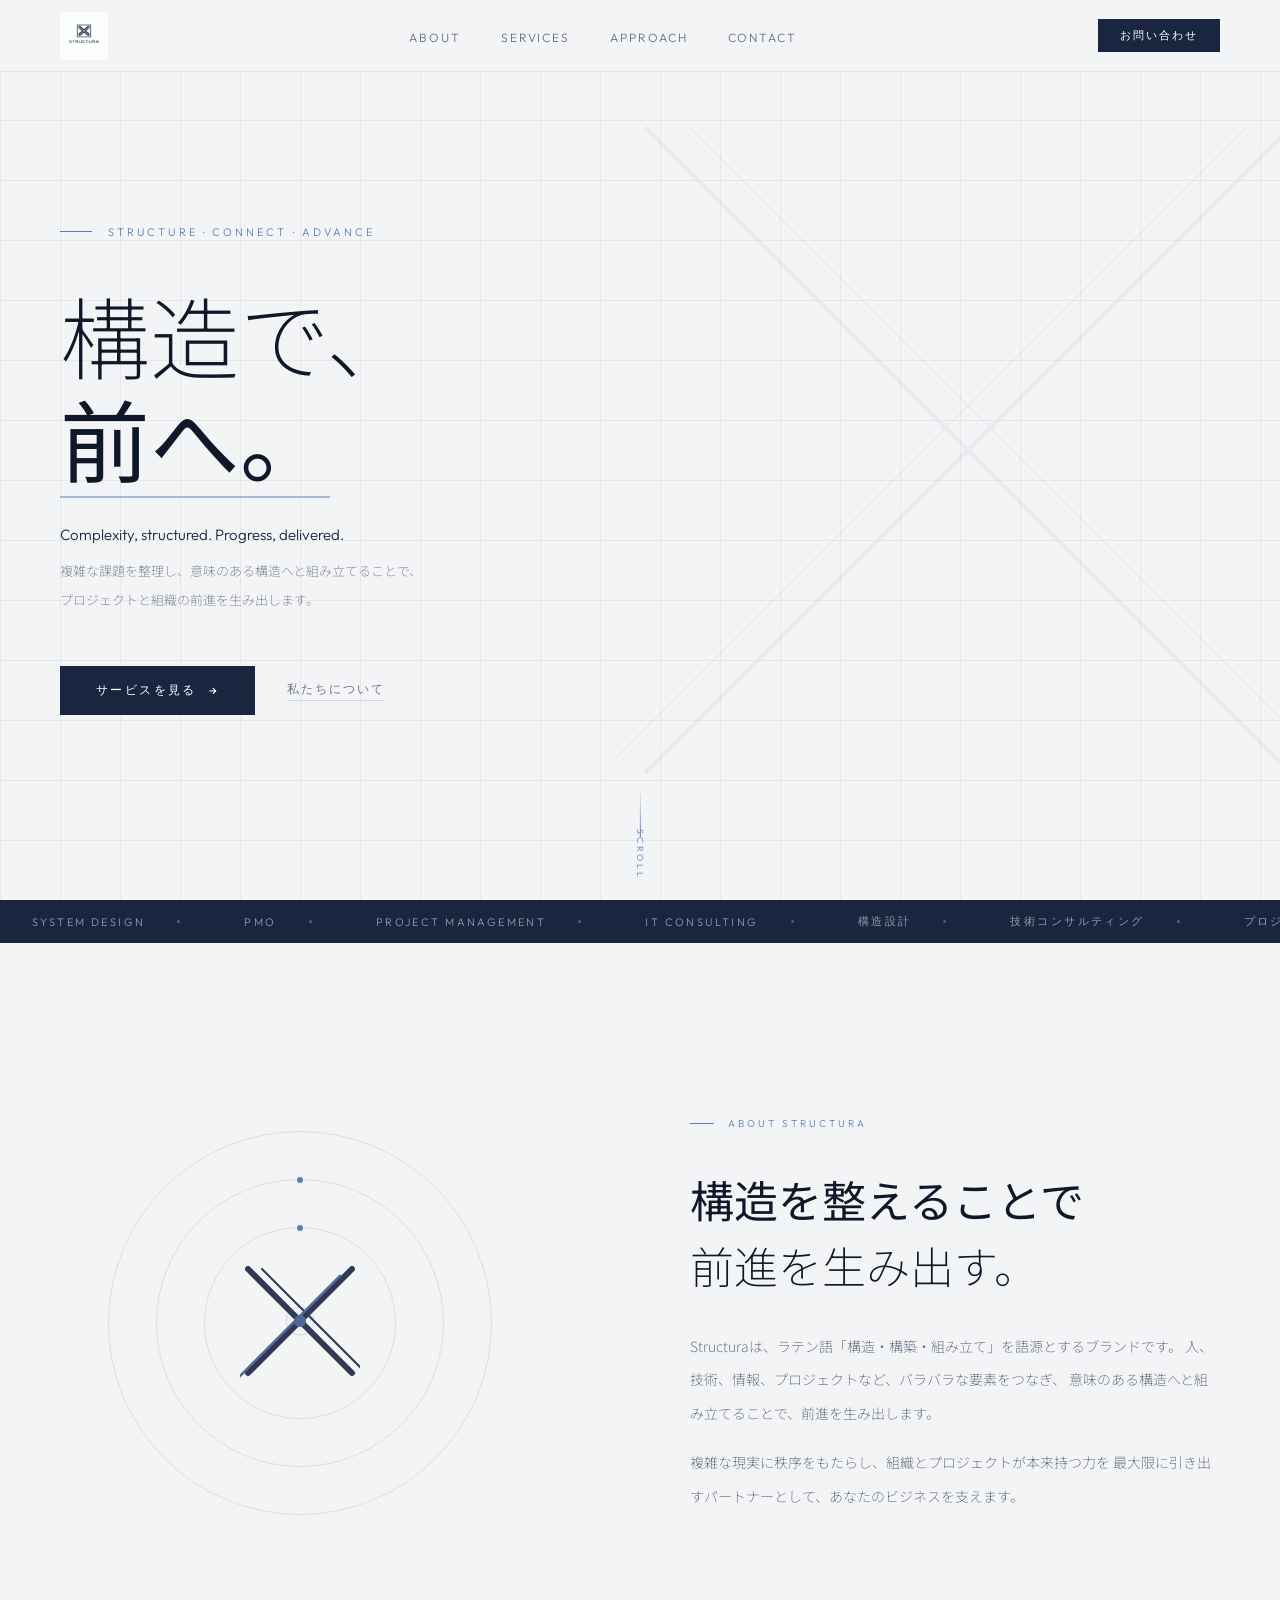
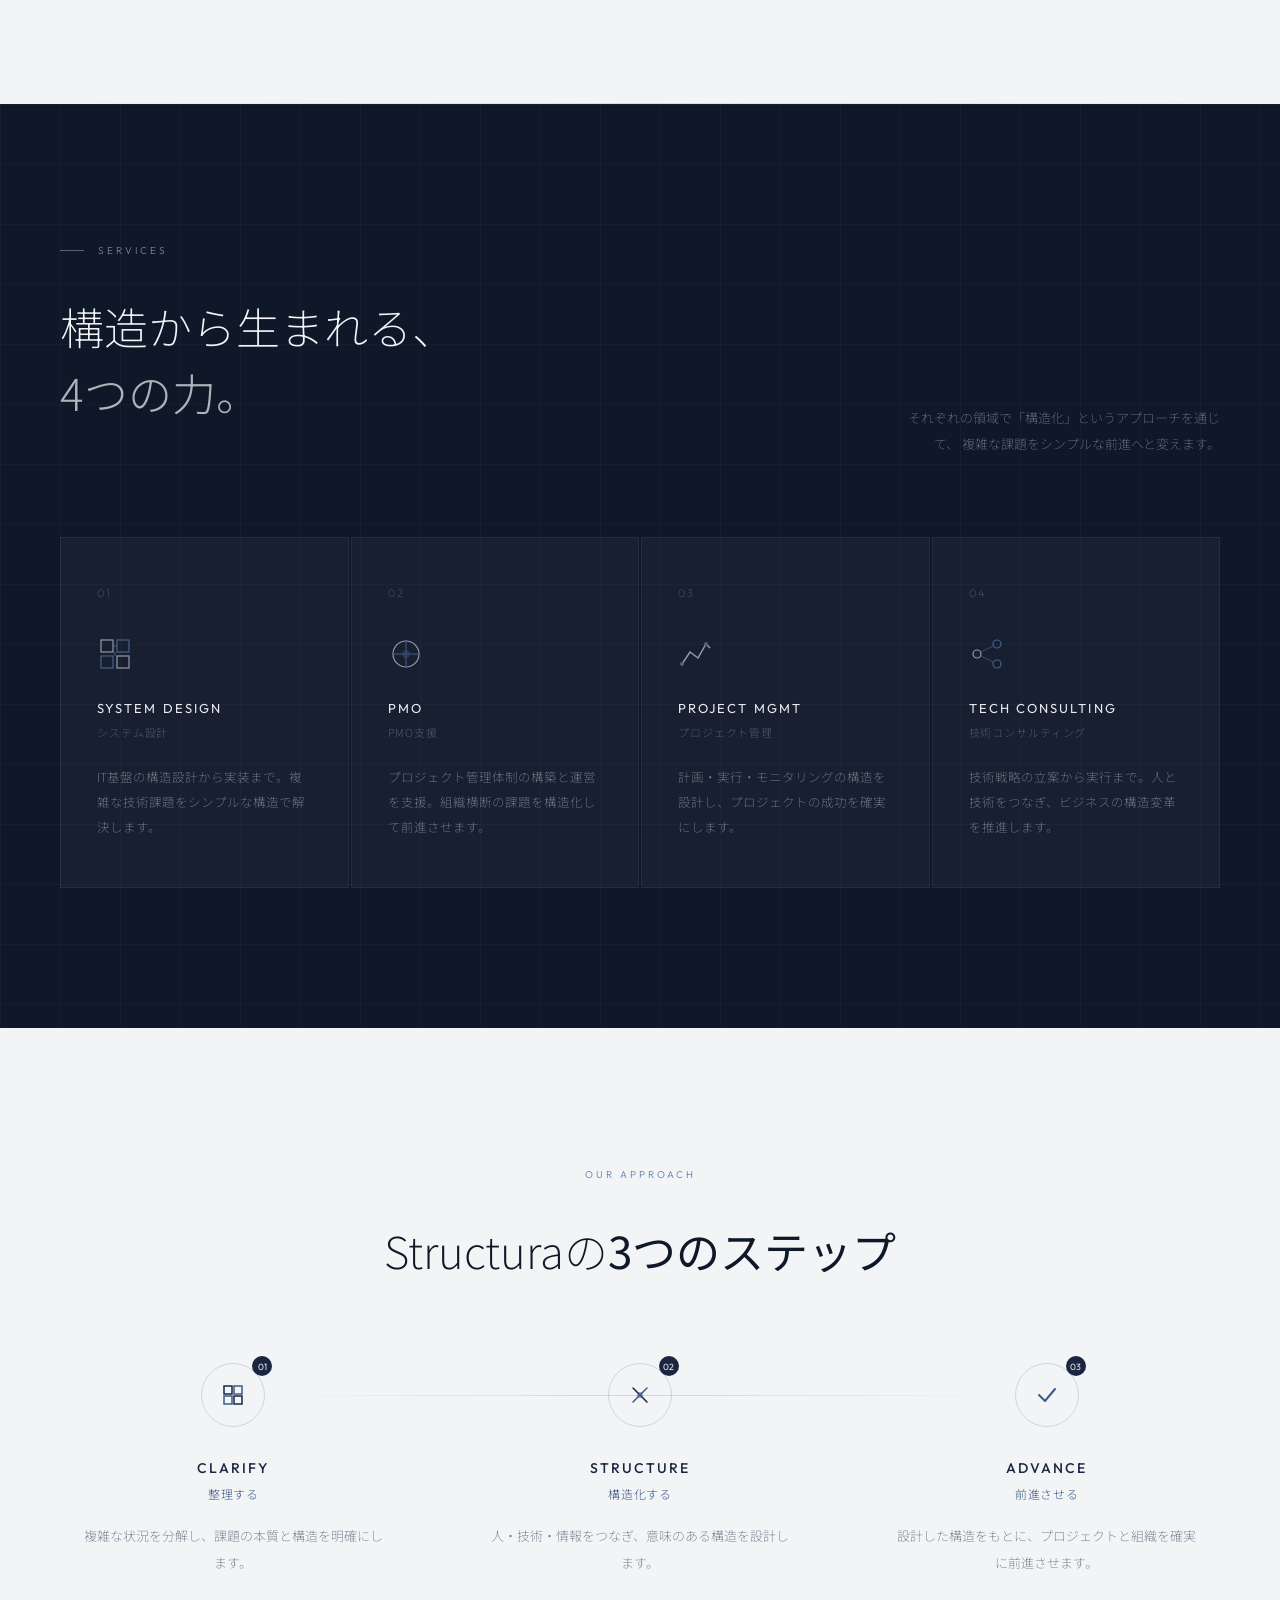
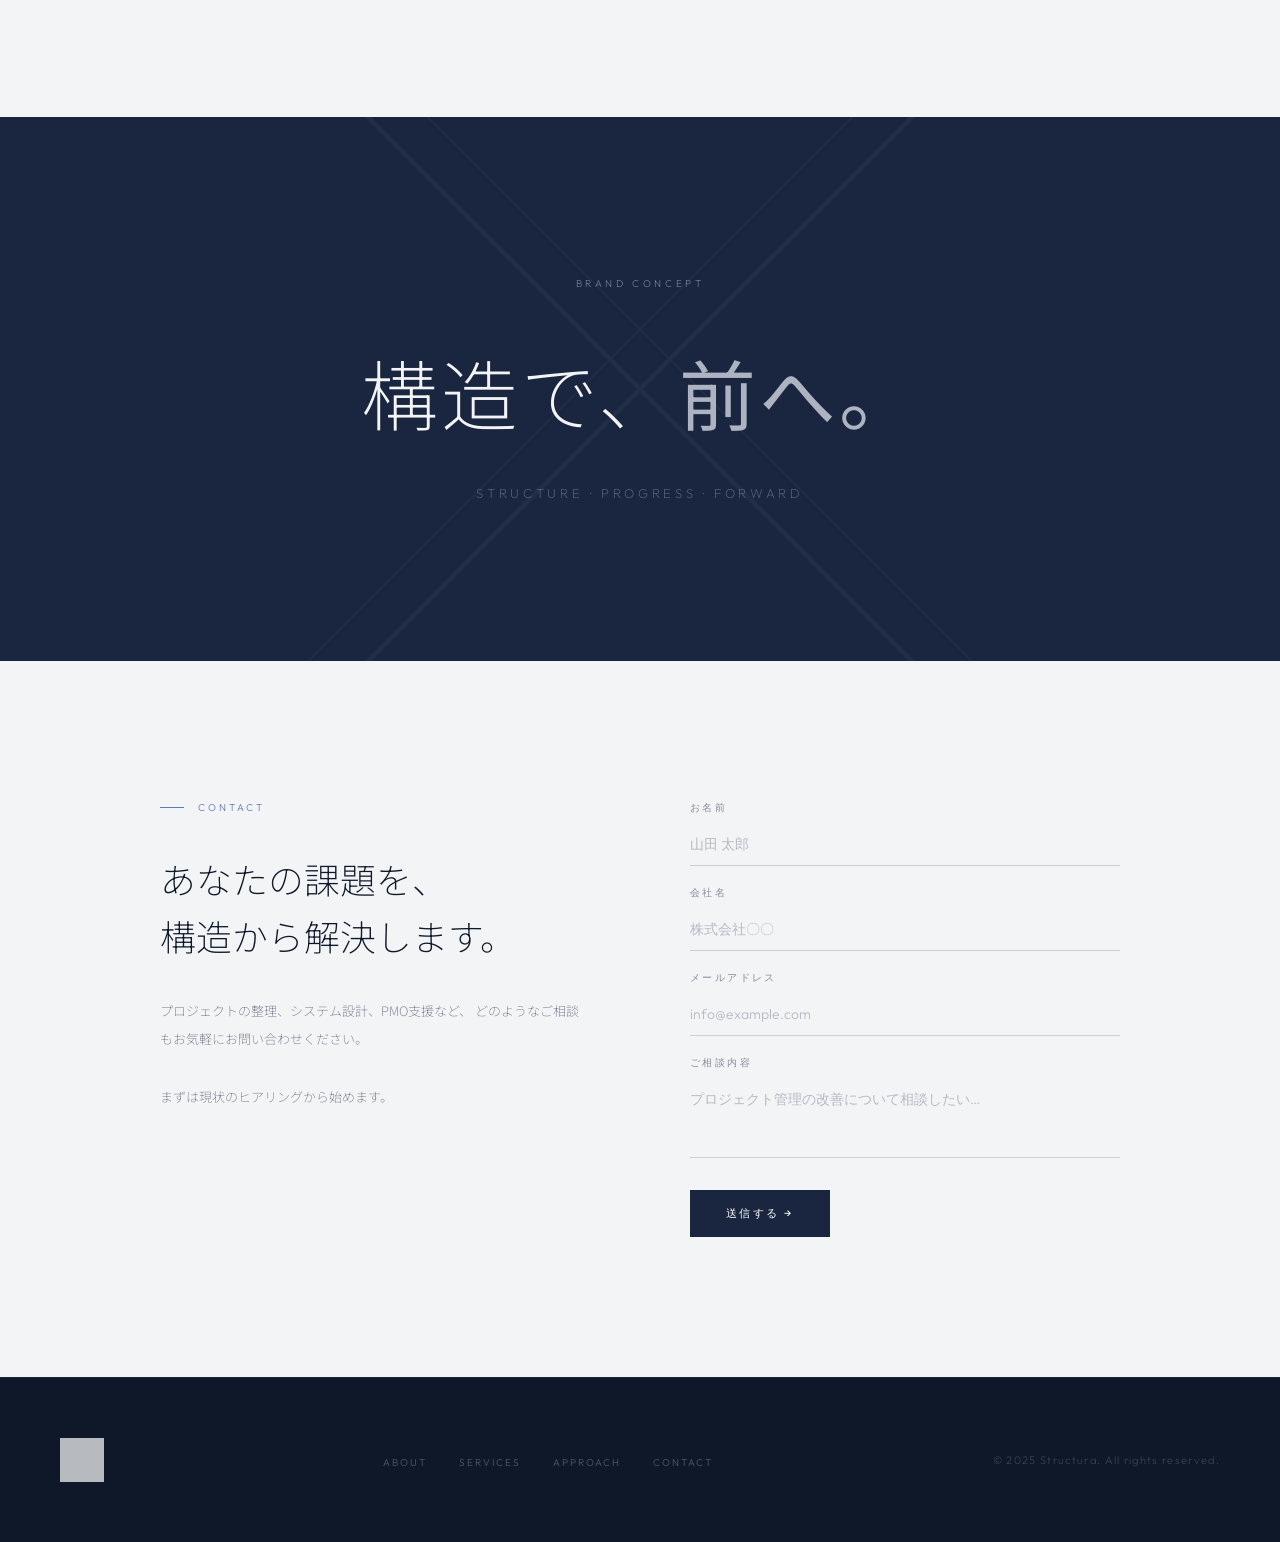
==== commit 8a81c051: "Add files via upload" ====
--- a/index.html
+++ b/index.html
@@ -13,7 +13,7 @@
 <!-- ── NAV ── -->
 <nav>
   <a class="nav-logo" href="#">
-    <img src="img/logo.svg" alt="STRUCTURA ストラクチュラ">
+    <img src="img/logo.png" alt="STRUCTURA">
   </a>
   <ul class="nav-links">
     <li><a href="#about">About</a></li>
@@ -300,7 +300,7 @@
 <!-- ── FOOTER ── -->
 <footer>
   <a class="footer-logo" href="#">
-    <img src="img/logo.svg" alt="STRUCTURA ストラクチュラ">
+    <img src="img/logo.png" alt="STRUCTURA">
   </a>
   <ul class="footer-links">
     <li><a href="#about">About</a></li>
--- a/css/style.css
+++ b/css/style.css
@@ -0,0 +1,844 @@
+:root {
+  --navy: #1a2540;
+  --navy-deep: #0f1829;
+  --silver: #c8cdd8;
+  --silver-light: #e8eaf0;
+  --off-white: #f3f4f6;
+  --white: #ffffff;
+  --accent: #3d5a8a;
+  --accent-light: #5b7db3;
+  --grid: rgba(26,37,64,0.06);
+}
+
+*, *::before, *::after { box-sizing: border-box; margin: 0; padding: 0; }
+html { scroll-behavior: smooth; }
+body {
+  font-family: 'Outfit', 'Noto Sans JP', sans-serif;
+  background: var(--off-white);
+  color: var(--navy);
+  overflow-x: hidden;
+}
+body::before {
+  content: '';
+  position: fixed;
+  inset: 0;
+  background-image:
+    linear-gradient(var(--grid) 1px, transparent 1px),
+    linear-gradient(90deg, var(--grid) 1px, transparent 1px);
+  background-size: 60px 60px;
+  pointer-events: none;
+  z-index: 0;
+}
+
+/* ── NAV ── */
+nav {
+  position: fixed;
+  top: 0; left: 0; right: 0;
+  z-index: 100;
+  padding: 0 60px;
+  height: 72px;
+  display: flex;
+  align-items: center;
+  justify-content: space-between;
+  background: rgba(243,244,246,0.88);
+  backdrop-filter: blur(16px);
+  border-bottom: 1px solid rgba(26,37,64,0.08);
+  transition: background 0.3s;
+}
+.nav-logo { display: flex; align-items: center; text-decoration: none; }
+.nav-logo img { height: 48px; width: auto; object-fit: contain; }
+.nav-links { display: flex; gap: 40px; list-style: none; }
+.nav-links a {
+  font-family: 'Outfit', sans-serif;
+  font-weight: 300;
+  font-size: 12px;
+  letter-spacing: 0.16em;
+  color: var(--navy);
+  text-decoration: none;
+  opacity: 0.65;
+  transition: opacity 0.25s;
+  text-transform: uppercase;
+}
+.nav-links a:hover { opacity: 1; }
+.nav-cta {
+  font-family: 'Outfit', sans-serif;
+  font-weight: 400;
+  font-size: 11px;
+  letter-spacing: 0.18em;
+  text-transform: uppercase;
+  color: var(--white);
+  background: var(--navy);
+  padding: 9px 22px;
+  text-decoration: none;
+  transition: background 0.25s;
+}
+.nav-cta:hover { background: var(--accent); }
+
+/* ── HAMBURGER ── */
+.nav-hamburger {
+  display: none;
+  flex-direction: column;
+  justify-content: center;
+  gap: 5px;
+  width: 36px;
+  height: 36px;
+  cursor: pointer;
+  background: none;
+  border: none;
+  padding: 4px;
+  z-index: 200;
+}
+.nav-hamburger span {
+  display: block;
+  width: 100%;
+  height: 1px;
+  background: var(--navy);
+  transition: transform 0.3s ease, opacity 0.3s ease;
+  transform-origin: center;
+}
+.nav-hamburger.open span:nth-child(1) { transform: translateY(6px) rotate(45deg); }
+.nav-hamburger.open span:nth-child(2) { opacity: 0; transform: scaleX(0); }
+.nav-hamburger.open span:nth-child(3) { transform: translateY(-6px) rotate(-45deg); }
+
+/* ── MOBILE MENU ── */
+.mobile-menu {
+  display: none;
+  position: fixed;
+  top: 64px; left: 0; right: 0;
+  background: rgba(243,244,246,0.97);
+  backdrop-filter: blur(20px);
+  border-bottom: 1px solid rgba(26,37,64,0.08);
+  padding: 32px 28px 40px;
+  z-index: 99;
+  flex-direction: column;
+  transform: translateY(-8px);
+  opacity: 0;
+  transition: transform 0.3s ease, opacity 0.3s ease;
+  pointer-events: none;
+}
+.mobile-menu.open {
+  transform: translateY(0);
+  opacity: 1;
+  pointer-events: auto;
+}
+.mobile-menu a {
+  display: block;
+  font-family: 'Outfit', sans-serif;
+  font-weight: 300;
+  font-size: 13px;
+  letter-spacing: 0.2em;
+  text-transform: uppercase;
+  color: var(--navy);
+  text-decoration: none;
+  padding: 16px 0;
+  border-bottom: 1px solid rgba(26,37,64,0.07);
+  opacity: 0.75;
+  transition: opacity 0.2s;
+}
+.mobile-menu a:last-child { border-bottom: none; }
+.mobile-menu a:hover { opacity: 1; }
+.mobile-menu .mobile-cta {
+  margin-top: 24px;
+  display: block;
+  text-align: center;
+  font-weight: 400;
+  color: var(--white);
+  background: var(--navy);
+  padding: 14px 28px;
+  border-bottom: none !important;
+  opacity: 1 !important;
+}
+
+/* ── HERO ── */
+#hero {
+  position: relative;
+  min-height: 100vh;
+  display: flex;
+  align-items: center;
+  padding: 120px 60px 80px;
+  overflow: hidden;
+}
+.hero-bg-x {
+  position: absolute;
+  right: -40px; top: 50%;
+  transform: translateY(-50%);
+  width: 55vw; max-width: 780px;
+  opacity: 0.045;
+  pointer-events: none;
+}
+.hero-content { position: relative; z-index: 2; max-width: 760px; }
+.hero-eyebrow {
+  display: flex;
+  align-items: center;
+  gap: 16px;
+  margin-bottom: 44px;
+  opacity: 0;
+  animation: fadeUp 0.9s ease 0.2s forwards;
+}
+.hero-eyebrow::before {
+  content: '';
+  display: block;
+  width: 32px; height: 1px;
+  background: var(--accent-light);
+}
+.hero-eyebrow span {
+  font-family: 'Outfit', sans-serif;
+  font-weight: 300;
+  font-size: 11px;
+  letter-spacing: 0.28em;
+  text-transform: uppercase;
+  color: var(--accent-light);
+}
+.hero-title {
+  font-family: 'Noto Sans JP', sans-serif;
+  font-weight: 200;
+  font-size: clamp(52px, 7vw, 92px);
+  line-height: 1.15;
+  color: var(--navy-deep);
+  margin-bottom: 32px;
+  opacity: 0;
+  animation: fadeUp 1s ease 0.4s forwards;
+}
+.hero-title em {
+  font-style: normal;
+  font-weight: 400;
+  position: relative;
+}
+.hero-title em::after {
+  content: '';
+  position: absolute;
+  bottom: 4px; left: 0;
+  width: 100%; height: 2px;
+  background: var(--accent-light);
+  opacity: 0.5;
+}
+.hero-sub {
+  font-family: 'Outfit', sans-serif;
+  font-weight: 300;
+  font-size: 15px;
+  line-height: 1.9;
+  color: var(--navy);
+  max-width: 480px;
+  opacity: 0;
+  animation: fadeUp 1s ease 0.6s forwards;
+}
+.hero-sub-jp {
+  font-family: 'Noto Sans JP', sans-serif;
+  font-weight: 200;
+  font-size: 13px;
+  line-height: 2.2;
+  color: rgba(26,37,64,0.6);
+  margin-top: 8px;
+  opacity: 0;
+  animation: fadeUp 1s ease 0.7s forwards;
+}
+.hero-actions {
+  margin-top: 52px;
+  display: flex;
+  align-items: center;
+  gap: 32px;
+  opacity: 0;
+  animation: fadeUp 1s ease 0.8s forwards;
+}
+.btn-primary {
+  display: inline-flex;
+  align-items: center;
+  gap: 12px;
+  font-family: 'Outfit', sans-serif;
+  font-weight: 400;
+  font-size: 12px;
+  letter-spacing: 0.2em;
+  text-transform: uppercase;
+  color: var(--white);
+  background: var(--navy);
+  padding: 16px 36px;
+  text-decoration: none;
+  position: relative;
+  overflow: hidden;
+  transition: all 0.3s ease;
+}
+.btn-primary::before {
+  content: '';
+  position: absolute;
+  left: -100%; top: 0;
+  width: 100%; height: 100%;
+  background: var(--accent);
+  transition: left 0.3s ease;
+  z-index: 0;
+}
+.btn-primary:hover::before { left: 0; }
+.btn-primary span { position: relative; z-index: 1; }
+.btn-secondary {
+  font-family: 'Outfit', sans-serif;
+  font-weight: 300;
+  font-size: 12px;
+  letter-spacing: 0.16em;
+  text-transform: uppercase;
+  color: var(--navy);
+  text-decoration: none;
+  opacity: 0.6;
+  border-bottom: 1px solid rgba(26,37,64,0.25);
+  padding-bottom: 2px;
+  transition: opacity 0.25s;
+}
+.btn-secondary:hover { opacity: 1; }
+.hero-scroll-hint {
+  position: absolute;
+  bottom: 40px; left: 50%;
+  transform: translateX(-50%);
+  display: flex;
+  flex-direction: column;
+  align-items: center;
+  gap: 8px;
+  opacity: 0;
+  animation: fadeIn 1s ease 1.5s forwards;
+}
+.scroll-line {
+  width: 1px; height: 48px;
+  background: linear-gradient(to bottom, transparent, var(--accent-light));
+  animation: scrollPulse 2s ease-in-out infinite;
+}
+.scroll-text {
+  font-family: 'Outfit', sans-serif;
+  font-weight: 300;
+  font-size: 9px;
+  letter-spacing: 0.3em;
+  text-transform: uppercase;
+  color: var(--accent-light);
+  transform: rotate(90deg);
+  margin-top: 4px;
+}
+
+/* ── DIVIDER ── */
+.section-divider {
+  width: 100%; height: 1px;
+  background: linear-gradient(to right, transparent, var(--navy), transparent);
+  opacity: 0.12;
+}
+
+/* ── TICKER ── */
+.ticker {
+  background: var(--navy);
+  padding: 14px 0;
+  overflow: hidden;
+  position: relative;
+  z-index: 2;
+}
+.ticker-track {
+  display: flex;
+  animation: ticker 24s linear infinite;
+  white-space: nowrap;
+}
+.ticker-item {
+  display: inline-flex;
+  align-items: center;
+  gap: 32px;
+  padding: 0 32px;
+  font-family: 'Outfit', sans-serif;
+  font-weight: 300;
+  font-size: 11px;
+  letter-spacing: 0.22em;
+  text-transform: uppercase;
+  color: var(--silver);
+  opacity: 0.7;
+}
+.ticker-dot {
+  width: 3px; height: 3px;
+  background: var(--accent-light);
+  border-radius: 50%;
+  flex-shrink: 0;
+}
+
+/* ── SHARED SECTION PARTS ── */
+.section-label {
+  display: flex;
+  align-items: center;
+  gap: 14px;
+  margin-bottom: 36px;
+}
+.section-label::before {
+  content: '';
+  display: block;
+  width: 24px; height: 1px;
+  background: var(--accent-light);
+}
+.section-label span {
+  font-family: 'Outfit', sans-serif;
+  font-weight: 300;
+  font-size: 10px;
+  letter-spacing: 0.3em;
+  text-transform: uppercase;
+  color: var(--accent-light);
+}
+.section-heading {
+  font-family: 'Noto Sans JP', sans-serif;
+  font-weight: 200;
+  font-size: clamp(28px, 3.5vw, 44px);
+  line-height: 1.5;
+  color: var(--navy-deep);
+  margin-bottom: 32px;
+}
+.section-heading strong { font-weight: 400; }
+.section-body {
+  font-family: 'Noto Sans JP', sans-serif;
+  font-weight: 200;
+  font-size: 14px;
+  line-height: 2.4;
+  color: rgba(26,37,64,0.72);
+  margin-bottom: 16px;
+}
+
+/* ── ABOUT ── */
+#about { padding: 140px 60px; position: relative; overflow: hidden; }
+.about-grid {
+  display: grid;
+  grid-template-columns: 1fr 1fr;
+  gap: 100px;
+  align-items: center;
+  max-width: 1200px;
+  margin: 0 auto;
+}
+.about-visual {
+  position: relative;
+  display: flex;
+  align-items: center;
+  justify-content: center;
+  aspect-ratio: 1;
+  max-width: 480px;
+}
+.about-visual-ring {
+  position: absolute;
+  border: 1px solid rgba(26,37,64,0.1);
+  border-radius: 50%;
+}
+.ring-1 { width: 80%; height: 80%; }
+.ring-2 { width: 60%; height: 60%; animation: rotateSlow 20s linear infinite; }
+.ring-3 { width: 40%; height: 40%; animation: rotateSlow 14s linear infinite reverse; }
+.ring-2::before, .ring-3::before {
+  content: '';
+  position: absolute;
+  top: -3px; left: 50%;
+  width: 6px; height: 6px;
+  background: var(--accent-light);
+  border-radius: 50%;
+  transform: translateX(-50%);
+}
+.about-x-center { position: relative; z-index: 2; }
+.about-x-center svg { width: 120px; height: 120px; opacity: 0.9; }
+
+/* ── SERVICES ── */
+#services { padding: 140px 60px; background: var(--navy-deep); position: relative; overflow: hidden; }
+#services::before {
+  content: '';
+  position: absolute;
+  inset: 0;
+  background-image:
+    linear-gradient(rgba(255,255,255,0.025) 1px, transparent 1px),
+    linear-gradient(90deg, rgba(255,255,255,0.025) 1px, transparent 1px);
+  background-size: 60px 60px;
+  pointer-events: none;
+}
+.services-header {
+  max-width: 1200px;
+  margin: 0 auto 80px;
+  display: flex;
+  align-items: flex-end;
+  justify-content: space-between;
+  gap: 40px;
+}
+.services-header .section-heading { color: var(--off-white); max-width: 480px; }
+.services-header .section-label::before { background: rgba(200,205,216,0.4); }
+.services-header .section-label span { color: rgba(200,205,216,0.6); }
+.services-header-note {
+  font-family: 'Noto Sans JP', sans-serif;
+  font-weight: 200;
+  font-size: 13px;
+  line-height: 2;
+  color: rgba(200,205,216,0.5);
+  max-width: 320px;
+  text-align: right;
+}
+.services-grid {
+  max-width: 1200px;
+  margin: 0 auto;
+  display: grid;
+  grid-template-columns: repeat(4, 1fr);
+  gap: 2px;
+}
+.service-card {
+  background: rgba(255,255,255,0.03);
+  border: 1px solid rgba(255,255,255,0.06);
+  padding: 48px 36px;
+  transition: background 0.3s, border-color 0.3s;
+  position: relative;
+  overflow: hidden;
+  cursor: default;
+}
+.service-card::before {
+  content: '';
+  position: absolute;
+  top: 0; left: 0;
+  width: 100%; height: 2px;
+  background: linear-gradient(to right, var(--accent), var(--accent-light));
+  transform: scaleX(0);
+  transform-origin: left;
+  transition: transform 0.4s ease;
+}
+.service-card:hover { background: rgba(255,255,255,0.055); border-color: rgba(255,255,255,0.1); }
+.service-card:hover::before { transform: scaleX(1); }
+.service-number {
+  font-family: 'Outfit', sans-serif;
+  font-weight: 200; font-size: 11px;
+  letter-spacing: 0.2em;
+  color: rgba(200,205,216,0.3);
+  margin-bottom: 36px;
+}
+.service-icon { width: 36px; height: 36px; margin-bottom: 24px; opacity: 0.7; }
+.service-title {
+  font-family: 'Outfit', sans-serif;
+  font-weight: 400; font-size: 13px;
+  letter-spacing: 0.16em;
+  text-transform: uppercase;
+  color: var(--silver-light);
+  margin-bottom: 8px;
+}
+.service-title-jp {
+  font-family: 'Noto Sans JP', sans-serif;
+  font-weight: 200; font-size: 11px;
+  color: rgba(200,205,216,0.4);
+  margin-bottom: 24px;
+  letter-spacing: 0.08em;
+}
+.service-desc {
+  font-family: 'Noto Sans JP', sans-serif;
+  font-weight: 200; font-size: 12.5px;
+  line-height: 2;
+  color: rgba(200,205,216,0.55);
+}
+
+/* ── APPROACH ── */
+#approach { padding: 140px 60px; position: relative; }
+.approach-inner { max-width: 1200px; margin: 0 auto; }
+.approach-header { margin-bottom: 80px; text-align: center; }
+.approach-header .section-label { justify-content: center; }
+.approach-header .section-label::before { display: none; }
+.approach-steps {
+  display: grid;
+  grid-template-columns: repeat(3, 1fr);
+  gap: 60px;
+  position: relative;
+}
+.approach-steps::before {
+  content: '';
+  position: absolute;
+  top: 32px;
+  left: calc(16.66% + 20px);
+  right: calc(16.66% + 20px);
+  height: 1px;
+  background: linear-gradient(to right, transparent, var(--navy), transparent);
+  opacity: 0.15;
+}
+.approach-step { text-align: center; padding: 0 20px; }
+.step-circle {
+  width: 64px; height: 64px;
+  border: 1px solid rgba(26,37,64,0.15);
+  border-radius: 50%;
+  display: flex;
+  align-items: center;
+  justify-content: center;
+  margin: 0 auto 32px;
+  position: relative;
+  transition: all 0.35s ease;
+}
+.step-circle:hover { border-color: var(--accent-light); background: rgba(91,125,179,0.06); }
+.step-circle svg { width: 22px; height: 22px; }
+.step-num {
+  position: absolute;
+  top: -8px; right: -8px;
+  width: 20px; height: 20px;
+  background: var(--navy);
+  border-radius: 50%;
+  display: flex;
+  align-items: center;
+  justify-content: center;
+  font-family: 'Outfit', sans-serif;
+  font-weight: 400; font-size: 9px;
+  color: var(--silver-light);
+}
+.step-title {
+  font-family: 'Outfit', sans-serif;
+  font-weight: 500; font-size: 14px;
+  letter-spacing: 0.14em;
+  text-transform: uppercase;
+  color: var(--navy);
+  margin-bottom: 8px;
+}
+.step-title-jp {
+  font-family: 'Noto Sans JP', sans-serif;
+  font-weight: 300; font-size: 12px;
+  color: var(--accent);
+  margin-bottom: 20px;
+  letter-spacing: 0.06em;
+}
+.step-desc {
+  font-family: 'Noto Sans JP', sans-serif;
+  font-weight: 200; font-size: 13px;
+  line-height: 2.1;
+  color: rgba(26,37,64,0.6);
+}
+
+/* ── CONCEPT ── */
+#concept {
+  padding: 160px 60px;
+  background: var(--navy);
+  text-align: center;
+  position: relative;
+  overflow: hidden;
+}
+.concept-x-bg {
+  position: absolute;
+  top: 50%; left: 50%;
+  transform: translate(-50%,-50%);
+  width: 70vw; max-width: 900px;
+  opacity: 0.035;
+  pointer-events: none;
+}
+.concept-inner { position: relative; z-index: 2; max-width: 800px; margin: 0 auto; }
+.concept-label {
+  font-family: 'Outfit', sans-serif;
+  font-weight: 300; font-size: 10px;
+  letter-spacing: 0.36em;
+  text-transform: uppercase;
+  color: rgba(200,205,216,0.5);
+  margin-bottom: 48px;
+}
+.concept-quote {
+  font-family: 'Noto Sans JP', sans-serif;
+  font-weight: 200;
+  font-size: clamp(36px, 6vw, 80px);
+  line-height: 1.4;
+  color: var(--off-white);
+  letter-spacing: 0.04em;
+  margin-bottom: 24px;
+}
+.concept-quote em { font-style: normal; font-weight: 400; color: rgba(200,205,216,0.85); }
+.concept-sub {
+  font-family: 'Outfit', sans-serif;
+  font-weight: 200; font-size: 13px;
+  letter-spacing: 0.28em;
+  text-transform: uppercase;
+  color: rgba(200,205,216,0.4);
+  margin-top: 40px;
+}
+
+/* ── CONTACT ── */
+#contact { padding: 140px 60px; position: relative; }
+.contact-inner {
+  max-width: 960px;
+  margin: 0 auto;
+  display: grid;
+  grid-template-columns: 1fr 1fr;
+  gap: 100px;
+  align-items: start;
+}
+.contact-tagline {
+  font-family: 'Noto Sans JP', sans-serif;
+  font-weight: 200;
+  font-size: clamp(24px, 2.8vw, 36px);
+  line-height: 1.6;
+  color: var(--navy-deep);
+  margin-bottom: 32px;
+}
+.contact-note {
+  font-family: 'Noto Sans JP', sans-serif;
+  font-weight: 200; font-size: 13px;
+  line-height: 2.2;
+  color: rgba(26,37,64,0.6);
+}
+.contact-form { display: flex; flex-direction: column; gap: 20px; }
+.form-group { display: flex; flex-direction: column; gap: 8px; }
+.form-label {
+  font-family: 'Outfit', sans-serif;
+  font-weight: 300; font-size: 10px;
+  letter-spacing: 0.24em;
+  text-transform: uppercase;
+  color: rgba(26,37,64,0.5);
+}
+.form-input {
+  background: transparent;
+  border: none;
+  border-bottom: 1px solid rgba(26,37,64,0.18);
+  padding: 12px 0;
+  font-family: 'Outfit', sans-serif;
+  font-weight: 300; font-size: 14px;
+  color: var(--navy);
+  outline: none;
+  transition: border-color 0.25s;
+  width: 100%;
+}
+.form-input::placeholder { color: rgba(26,37,64,0.28); }
+.form-input:focus { border-color: var(--accent-light); }
+textarea.form-input { resize: none; height: 80px; padding-top: 12px; }
+.form-submit {
+  margin-top: 12px;
+  display: inline-flex;
+  align-items: center;
+  gap: 14px;
+  font-family: 'Outfit', sans-serif;
+  font-weight: 400; font-size: 11px;
+  letter-spacing: 0.22em;
+  text-transform: uppercase;
+  color: var(--white);
+  background: var(--navy);
+  border: none;
+  padding: 16px 36px;
+  cursor: pointer;
+  transition: background 0.25s;
+  align-self: flex-start;
+}
+.form-submit:hover { background: var(--accent); }
+
+/* ── FOOTER ── */
+footer {
+  background: var(--navy-deep);
+  padding: 60px;
+  display: flex;
+  align-items: center;
+  justify-content: space-between;
+  gap: 40px;
+  border-top: 1px solid rgba(255,255,255,0.05);
+}
+.footer-logo { display: flex; align-items: center; text-decoration: none; }
+.footer-logo img {
+  height: 44px; width: auto;
+  opacity: 0.7;
+  filter: brightness(0) invert(1);
+}
+.footer-copy {
+  font-family: 'Outfit', sans-serif;
+  font-weight: 200; font-size: 11px;
+  letter-spacing: 0.12em;
+  color: rgba(200,205,216,0.3);
+}
+.footer-links { display: flex; gap: 32px; list-style: none; }
+.footer-links a {
+  font-family: 'Outfit', sans-serif;
+  font-weight: 300; font-size: 10px;
+  letter-spacing: 0.2em;
+  text-transform: uppercase;
+  color: rgba(200,205,216,0.35);
+  text-decoration: none;
+  transition: color 0.25s;
+}
+.footer-links a:hover { color: rgba(200,205,216,0.75); }
+
+/* ════════════════════════════════════════
+   ANIMATIONS
+════════════════════════════════════════ */
+@keyframes fadeUp {
+  from { opacity: 0; transform: translateY(24px); }
+  to   { opacity: 1; transform: translateY(0); }
+}
+@keyframes fadeIn {
+  from { opacity: 0; }
+  to   { opacity: 1; }
+}
+@keyframes ticker {
+  from { transform: translateX(0); }
+  to   { transform: translateX(-50%); }
+}
+@keyframes rotateSlow {
+  from { transform: rotate(0deg); }
+  to   { transform: rotate(360deg); }
+}
+@keyframes scrollPulse {
+  0%, 100% { transform: scaleY(1); opacity: 0.6; }
+  50%       { transform: scaleY(1.3); opacity: 1; }
+}
+
+/* ── SCROLL REVEAL ── */
+.reveal {
+  opacity: 0;
+  transform: translateY(30px);
+  transition: opacity 0.8s ease, transform 0.8s ease;
+}
+.reveal.visible { opacity: 1; transform: none; }
+.reveal-delay-1 { transition-delay: 0.1s; }
+.reveal-delay-2 { transition-delay: 0.2s; }
+.reveal-delay-3 { transition-delay: 0.3s; }
+.reveal-delay-4 { transition-delay: 0.4s; }
+
+/* ════════════════════════════════════════
+   RESPONSIVE — TABLET ≤ 1024px
+════════════════════════════════════════ */
+@media (max-width: 1024px) {
+  nav { padding: 0 32px; }
+  #hero { padding: 120px 32px 80px; }
+  #about { padding: 100px 32px; }
+  .about-grid { gap: 60px; }
+  #services { padding: 100px 32px; }
+  .services-header { flex-direction: column; align-items: flex-start; gap: 20px; }
+  .services-header-note { text-align: left; max-width: 100%; }
+  .services-grid { grid-template-columns: repeat(2, 1fr); }
+  #approach { padding: 100px 32px; }
+  .approach-steps { gap: 40px; }
+  #concept { padding: 120px 32px; }
+  #contact { padding: 100px 32px; }
+  .contact-inner { gap: 60px; }
+  footer { padding: 48px 32px; }
+}
+
+/* ════════════════════════════════════════
+   RESPONSIVE — MOBILE ≤ 768px
+════════════════════════════════════════ */
+@media (max-width: 768px) {
+  nav { padding: 0 24px; height: 64px; }
+  .nav-links, .nav-cta { display: none; }
+  .nav-hamburger { display: flex; }
+  .nav-logo img { height: 28px; }
+
+  #hero { padding: 100px 24px 80px; min-height: 100svh; }
+  .hero-eyebrow { margin-bottom: 28px; }
+  .hero-title { font-size: clamp(40px, 10vw, 64px); margin-bottom: 24px; }
+  .hero-sub { font-size: 14px; }
+  .hero-sub-jp { font-size: 12px; }
+  .hero-actions { flex-direction: column; align-items: flex-start; gap: 20px; margin-top: 36px; }
+  .btn-primary { width: 100%; justify-content: center; }
+  .hero-bg-x { width: 90vw; right: -20px; opacity: 0.03; }
+
+  #about { padding: 80px 24px; }
+  .about-grid { grid-template-columns: 1fr; gap: 48px; }
+  .about-visual { max-width: 220px; margin: 0 auto; }
+
+  #services { padding: 80px 24px; }
+  .services-grid { grid-template-columns: 1fr; }
+  .service-card { padding: 36px 28px; }
+  .services-header { margin-bottom: 48px; }
+
+  #approach { padding: 80px 24px; }
+  .approach-steps { grid-template-columns: 1fr; gap: 48px; }
+  .approach-steps::before { display: none; }
+  .approach-header { margin-bottom: 52px; }
+
+  #concept { padding: 100px 24px; }
+  .concept-label { margin-bottom: 32px; }
+
+  #contact { padding: 80px 24px; }
+  .contact-inner { grid-template-columns: 1fr; gap: 52px; }
+  .form-submit { width: 100%; justify-content: center; }
+
+  footer { flex-direction: column; align-items: flex-start; gap: 28px; padding: 40px 24px; }
+  .footer-links { flex-wrap: wrap; gap: 20px; }
+  .footer-copy { order: 3; }
+}
+
+/* ════════════════════════════════════════
+   RESPONSIVE — SMALL MOBILE ≤ 480px
+════════════════════════════════════════ */
+@media (max-width: 480px) {
+  .hero-title { font-size: clamp(36px, 11vw, 52px); }
+  .hero-sub-jp br { display: none; }
+  .section-heading { font-size: clamp(24px, 6vw, 32px); }
+  .ticker-item { font-size: 10px; gap: 20px; padding: 0 20px; }
+  .contact-tagline { font-size: clamp(20px, 5.5vw, 28px); }
+}
